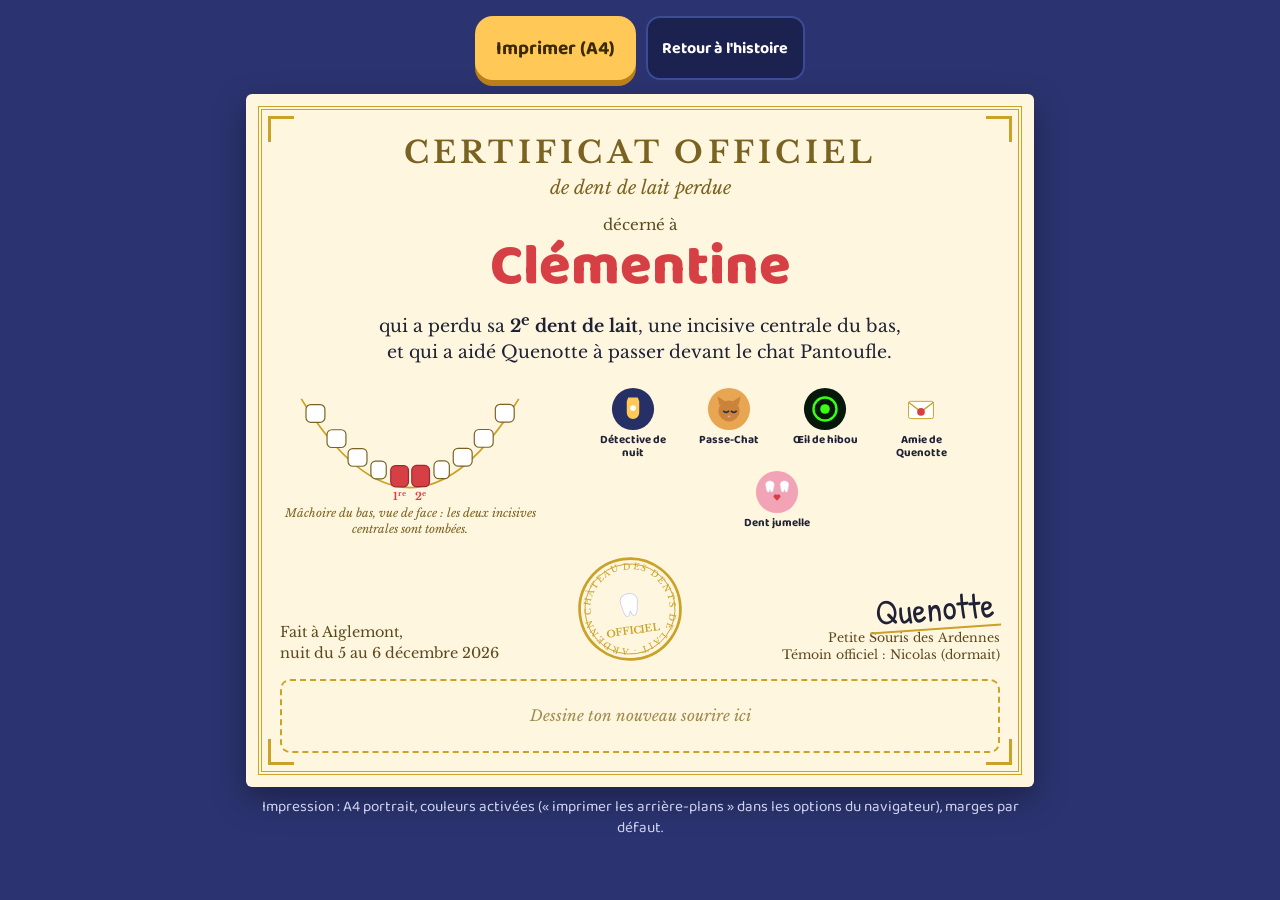
==== certificat.html @ ec17281b "La nuit de la Petite Souris" ====
<!doctype html>
<html lang="fr">
<head>
<meta charset="utf-8">
<meta name="viewport" content="width=device-width, initial-scale=1">
<meta name="robots" content="noindex, nofollow">
<title>Certificat officiel — La nuit de la Petite Souris</title>
<link rel="stylesheet" href="css/style.css">
<link rel="stylesheet" href="css/diplome.css">
<style>
  body{background:#2b3470}
  .page{max-width:820px;margin:0 auto;padding:16px}
  .outils{display:flex;flex-wrap:wrap;gap:10px;justify-content:center;margin:0 0 14px}
  .note{color:var(--muet);font-size:.95rem;text-align:center;margin:10px 0 0}
  @media print{.outils,.note{display:none!important}.page{max-width:none;padding:0}}
</style>
</head>
<body>
<div class="page">
  <div class="outils">
    <button class="btn btn-or" id="btn-print">Imprimer (A4)</button>
    <a class="btn btn-petit" href="index.html#5">Retour à l'histoire</a>
  </div>
  <div id="diplome"></div>
  <p class="note">Impression : A4 portrait, couleurs activées (« imprimer les arrière-plans » dans les options du navigateur), marges par défaut.</p>
</div>
<script src="config.js"></script>
<script src="js/data.js"></script>
<script src="js/art.js"></script>
<script src="js/certificat.js"></script>
<script>
(function(){
  document.body.insertAdjacentHTML('afterbegin', ART.symboles());
  const pad = n => String(n).padStart(2,'0');
  const p = new URLSearchParams(location.search);
  let etat = {};
  try { etat = JSON.parse(localStorage.getItem('souris.v1') || '{}'); } catch(e) {}
  // Priorité : paramètres d'adresse (envoyés par la tablette) > mémoire locale > tout gagné
  const tous = DATA.badges.filter(b => !b.secret).map(b => b.id);
  const badges = p.has('badges') ? p.get('badges').split(',').filter(Boolean) : (etat.badges && etat.badges.length ? etat.badges : tous);
  const secret = p.has('secret') ? p.get('secret') === '1' : !!etat.secret;
  if (secret && badges.indexOf('scene13') < 0) badges.push('scene13');
  let nuit = p.get('nuit') || CONFIG.nuit || etat.nuit;
  if (!nuit || !/^\d{4}-\d{2}-\d{2}$/.test(nuit)) { const d = new Date(); if (d.getHours() < 12) d.setDate(d.getDate() - 1); nuit = d.getFullYear() + '-' + pad(d.getMonth()+1) + '-' + pad(d.getDate()); }
  const d1 = new Date(nuit + 'T12:00:00'), d2 = new Date(d1); d2.setDate(d2.getDate() + 1);
  const mois = new Intl.DateTimeFormat('fr-FR', { month: 'long' }); const m1 = mois.format(d1), m2 = mois.format(d2);
  const nuitTexte = m1 === m2 ? `nuit du ${d1.getDate()} au ${d2.getDate()} ${m2} ${d2.getFullYear()}` : `nuit du ${d1.getDate()} ${m1} au ${d2.getDate()} ${m2} ${d2.getFullYear()}`;
  document.getElementById('diplome').innerHTML = CERTIFICAT.html({ badges: badges.concat(badges.indexOf('jumelle') < 0 ? ['jumelle'] : []), secret, nuitTexte });
  document.getElementById('btn-print').onclick = () => window.print();
})();
</script>
</body>
</html>
---- css/style.css ----
/* La nuit de la Petite Souris — styles (tablette et téléphone d'abord) */
@font-face{font-family:'Baloo 2';src:url('../fonts/baloo2.woff2') format('woff2');font-weight:400 800;font-display:swap}
@font-face{font-family:'Patrick Hand';src:url('../fonts/patrickhand.woff2') format('woff2');font-display:swap}
@font-face{font-family:'Share Tech Mono';src:url('../fonts/sharetechmono.woff2') format('woff2');font-display:swap}
@font-face{font-family:'Libre Baskerville';src:url('../fonts/librebaskerville.woff2') format('woff2');font-display:swap}
@font-face{font-family:'Libre Baskerville';src:url('../fonts/librebaskerville-italic.woff2') format('woff2');font-style:italic;font-display:swap}

:root{
  --nuit:#141A3A; --nuit2:#273066; --nuit3:#1b2250; --encre:#1F2235; --papier:#FFF6E0; --papier2:#f7ecd0;
  --lanterne:#FFC857; --lanterne2:#b9801a; --rouge:#D64045; --rouge2:#9a2a32; --rose:#F2A3B5; --souris:#A79E95;
  --foret:#2F5D50; --meuse:#3E7C8F; --cam:#39FF14; --cam2:#2fbf2f; --cambg:#06180B; --or:#C9A227; --clair:#F3EFE6; --muet:#cfd3ee;
  --display:'Baloo 2','Trebuchet MS',sans-serif; --hand:'Patrick Hand','Segoe Print','Comic Sans MS',cursive; --mono:'Share Tech Mono',Consolas,monospace; --serif:'Libre Baskerville',Georgia,serif;
  --fil-h:64px;
}
*{box-sizing:border-box}
html{-webkit-text-size-adjust:100%}
body{margin:0;background:var(--nuit);color:var(--clair);font-family:var(--display);font-size:18px;line-height:1.4;overflow-x:hidden;min-height:100%}
button,a.btn{font-family:inherit}
h1,h2,h3{line-height:1.15;margin:0;text-wrap:balance}
p{margin:.4rem 0}
.ico{width:1.25em;height:1.25em;flex:none}
[hidden]{display:none!important}
:focus-visible{outline:3px solid var(--lanterne);outline-offset:2px}

/* ---------- Fil rouge (en-tête) ---------- */
.fil{position:sticky;top:0;z-index:20;background:rgba(20,26,58,.92);backdrop-filter:blur(6px);border-bottom:1px solid #2e3768;padding-top:env(safe-area-inset-top,0px)}
.fil-in{display:flex;align-items:center;gap:10px;max-width:960px;margin:0 auto;height:var(--fil-h);padding-left:max(12px,env(safe-area-inset-left,0px));padding-right:max(12px,env(safe-area-inset-right,0px))}
.ruban{position:relative;flex:1;height:44px;min-width:0}
.fil-ligne{position:absolute;left:4%;right:4%;top:50%;height:4px;margin-top:-2px;background:var(--rouge);border-radius:2px}
.perle{position:absolute;top:50%;width:30px;height:30px;margin:-15px 0 0 -15px;border-radius:50%;border:3px solid var(--rouge);background:var(--nuit);color:var(--muet);font:700 .85rem var(--display);padding:0;cursor:pointer}
.perle[data-n="1"]{left:16%}.perle[data-n="2"]{left:33%}.perle[data-n="3"]{left:50%}.perle[data-n="4"]{left:67%}.perle[data-n="5"]{left:84%}
.perle.faite{background:var(--rouge);color:#fff}
.perle.active{background:var(--lanterne);border-color:var(--lanterne);color:#3b2a00;transform:scale(1.15)}
.perle:not(.ouverte){opacity:.55}
.fil-souris{position:absolute;top:50%;left:6%;width:38px;height:30px;margin:-34px 0 0 -19px;transition:left .8s cubic-bezier(.4,0,.2,1);pointer-events:none;filter:drop-shadow(0 2px 2px rgba(0,0,0,.5))}
.fil-souris svg{width:100%;height:100%}
.heure{font-family:var(--mono);font-size:1.05rem;color:var(--lanterne);min-width:3.4em;text-align:center;font-variant-numeric:tabular-nums}
.btn-ico{width:48px;height:48px;border-radius:50%;border:2px solid #3d4a95;background:#1b2250;color:#fff;display:grid;place-items:center;cursor:pointer;padding:0}
.btn-ico .ico{width:26px;height:26px}

/* ---------- Mise en page générale ---------- */
.scene{max-width:960px;margin:0 auto;padding:12px max(16px,env(safe-area-inset-left,0px)) 48px max(16px,env(safe-area-inset-right,0px))}
.barre{display:flex;flex-wrap:wrap;align-items:center;justify-content:space-between;gap:8px 12px;margin:4px 0 10px}
.barre h2{font-size:clamp(1.35rem,4.6vw,1.9rem);font-weight:800}
.actions{display:flex;gap:8px;flex-wrap:wrap}
.consigne{color:var(--muet);font-size:1.05rem;margin:0 0 10px}
.fin{display:flex;flex-direction:column;align-items:center;gap:12px;margin:16px 0 8px}

/* Boutons : gros, pour le pouce */
.btn{min-height:64px;font:700 1.2rem var(--display);border-radius:18px;padding:0 1.3rem;border:0;cursor:pointer;display:inline-flex;align-items:center;justify-content:center;gap:.5rem;text-decoration:none;color:inherit;-webkit-tap-highlight-color:transparent;transition:transform .12s,box-shadow .12s}
.btn:active{transform:translateY(3px)}
.btn-grand{width:100%;max-width:520px;min-height:78px;font-size:1.5rem}
.btn-or{background:var(--lanterne);color:#3b2a00;box-shadow:0 6px 0 var(--lanterne2)}
.btn-or:active{box-shadow:0 3px 0 var(--lanterne2)}
.btn-rouge{background:var(--rouge);color:#fff;box-shadow:0 6px 0 var(--rouge2)}
.btn-rouge:active{box-shadow:0 3px 0 var(--rouge2)}
.btn-petit{min-height:48px;font-size:1rem;background:#1b2250;color:#fff;border:2px solid #3d4a95;border-radius:14px;padding:0 .9rem}
.btn-petit.on,.btn-petit.parle{background:#3d4a95}
.btn small{font-size:.75em;font-weight:500;opacity:.8}

/* ---------- Chapitre 0 ---------- */
.ch0{position:relative;min-height:calc(100vh - var(--fil-h) - 24px);display:flex;flex-direction:column;justify-content:flex-end;margin:-12px calc(-1 * max(16px,env(safe-area-inset-left,0px))) -48px calc(-1 * max(16px,env(safe-area-inset-right,0px)));padding:0 max(16px,env(safe-area-inset-left,0px)) 24px}
.ch0 .ciel{position:absolute;inset:0;overflow:hidden;z-index:0}
.ciel-svg{width:100%;height:100%;display:block}
.ch0-texte{position:relative;z-index:1;display:flex;flex-direction:column;align-items:center;gap:14px;text-align:center;padding-bottom:12px;background:linear-gradient(transparent,rgba(20,26,58,.85) 30%)}
.titre{font-size:clamp(1.8rem,6.5vw,3rem);font-weight:800;text-shadow:0 3px 12px rgba(0,0,0,.5);max-width:14ch}
.sous{color:var(--muet);font-size:1.05rem;margin:0}
.recommencer{position:absolute;right:12px;bottom:6px;z-index:2;font-size:.75rem;color:#6e7399;text-decoration:none;opacity:.7}
.ciel-svg .chemin0,.ciel-svg .qui{opacity:0;transition:opacity 1s}
.ch0.allume .ciel-svg .chemin0,.ch0.allume .ciel-svg .qui{opacity:1}
.ciel-svg .fenetre{animation:lueur 3s ease-in-out infinite alternate}
.ciel-svg .fumee circle{animation:fumee 4s ease-in-out infinite}
.ciel-svg .fumee circle:nth-child(2){animation-delay:1.3s}.ciel-svg .fumee circle:nth-child(3){animation-delay:2.6s}
@keyframes lueur{from{opacity:.75}to{opacity:1}}
@keyframes fumee{0%{opacity:0;transform:translateY(0)}30%{opacity:.5}100%{opacity:0;transform:translateY(-18px)}}
.ch0.allume #btn-start{box-shadow:0 0 0 6px rgba(255,200,87,.35),0 6px 0 var(--lanterne2)}

/* ---------- Chapitre 1 : carte et journal ---------- */
.carte-wrap{border-radius:16px;overflow:hidden;border:2px solid #2e3768;background:var(--nuit)}
.carte{width:100%;height:auto;display:block}
.carte .lbl{font-family:var(--display);font-size:22px;font-weight:700;fill:#cfd3ee;text-anchor:middle}
.carte .lbl.petit{font-size:17px}
.carte #bateau{opacity:0;transition:opacity .3s}
.carte #bateau.on{opacity:1}
.carte #marqueur.flotte use{transform:translateY(-6px)}
.carte #marqueur.tremble{animation:tremble .5s ease-in-out 3}
@keyframes tremble{0%,100%{translate:0 0}25%{translate:-4px 0}75%{translate:4px 0}}
.carte .tap{cursor:pointer}
.carte #marionnettiste.pouss .geant{transform:translateY(-6px)}
.carte .geant{transition:transform .2s}
.journal{list-style:none;padding:0;margin:12px 0 0;display:grid;gap:6px;max-height:38vh;overflow:auto;scroll-behavior:smooth}
.journal li{display:grid;grid-template-columns:62px 1fr;gap:10px;align-items:baseline;background:var(--nuit3);border-radius:12px;padding:8px 12px;animation:pop .35s ease-out}
.journal time{font-family:var(--mono);color:var(--lanterne);font-size:1rem}
.journal li.alerte{background:#4a1f26;border:2px solid var(--rouge);font-weight:700}
@keyframes pop{from{opacity:0;transform:translateY(8px)}to{opacity:1;transform:none}}
.alerte-txt{display:flex;align-items:center;gap:8px;font-weight:800;font-size:1.25rem;color:var(--rouge);background:#2a1418;border-radius:12px;padding:8px 14px;margin:0}

/* ---------- Chapitre 2 : le jeu ---------- */
.jeu-wrap{border-radius:16px;overflow:hidden;border:2px solid #2e3768}
.jeu{width:100%;height:auto;display:block}
.jeu .z{font-family:var(--display);font-weight:800;font-size:30px;fill:#F3EFE6}
.jeu .z.petit{font-size:22px}
.jeu #zzz{opacity:1;transition:opacity .2s}
.jeu #chat:not([data-etat="dort"]) #zzz{opacity:0}
.jeu #chat[data-etat="dort"] .z{animation:zz 1.6s ease-in-out infinite}
.jeu #chat[data-etat="dort"] .z.petit{animation-delay:.5s}
@keyframes zz{0%{opacity:.3;transform:translateY(0)}50%{opacity:1;transform:translateY(-6px)}100%{opacity:.3;transform:translateY(0)}}
.jeu #chat[data-etat="reveille"] .oeil-ferme,.jeu #chat:not([data-etat="reveille"]) .oeil-ouvert{display:none}
.jeu #chat:not([data-etat="baille"]) .bouche-ouverte,.jeu #chat[data-etat="baille"] .bouche-fermee{display:none}
.jeu #queue{transform-box:fill-box;transform-origin:100% 50%}
.jeu #chat[data-etat="baille"] #queue{animation:twitch .22s ease-in-out 5}
.jeu #chat[data-etat="reveille"] #queue{animation:twitch .35s ease-in-out infinite}
@keyframes twitch{0%,100%{transform:rotate(0)}50%{transform:rotate(-14deg)}}
.jeu #bulle{opacity:0;transition:opacity .15s}
.jeu #bulle.on{opacity:1}
.jeu .bulle-txt{font-family:var(--display);font-weight:800;font-size:26px;fill:#1F2235;text-anchor:middle}
.jeu #jeu-souris{transition:transform .15s linear}
.jeu #jeu-souris.boule use{transform:scale(.85) translate(10px,16px) rotate(-10deg)}
.jeu #jeu-souris.marche .p1{animation:pas .3s ease-in-out infinite}
.jeu #jeu-souris.marche .p2{animation:pas .3s ease-in-out infinite reverse}
@keyframes pas{0%,100%{transform:translateX(0)}50%{transform:translateX(6px)}}
.jeu #jeu-souris.saute{animation:saut .6s ease-in-out 3}
@keyframes saut{0%,100%{translate:0 0}50%{translate:0 -24px}}
.jauge{position:relative;height:30px;border-radius:15px;background:var(--nuit3);border:2px solid #3d4a95;margin:12px 0;overflow:hidden}
.jauge-in{height:100%;background:linear-gradient(90deg,#FFC857,#ffdc8a);width:0;transition:width .15s linear}
.jauge span{position:absolute;inset:0;display:grid;place-items:center;font-weight:700;font-size:.95rem;color:#fff;text-shadow:0 1px 2px rgba(0,0,0,.6)}
.btn-tenir{touch-action:none;user-select:none;-webkit-user-select:none;-webkit-touch-callout:none;display:flex;margin:0 auto;flex-direction:column;gap:0;line-height:1.1;min-height:96px}
.btn-tenir.on{transform:translateY(4px);box-shadow:0 2px 0 var(--lanterne2);background:#ffd978}
.bravo{font-size:1.5rem;font-weight:800;text-align:center;margin:0}
.bravo .h{font-family:var(--mono);color:var(--lanterne);font-size:1.1rem;margin-left:.4em}

/* ---------- Chapitre 3 : la caméra ---------- */
.cam{position:relative;aspect-ratio:4/3;width:100%;max-width:720px;margin:0 auto;background:var(--cambg);border-radius:12px;overflow:hidden;border:3px solid #1d4d26;font-family:var(--mono);color:var(--cam)}
.cam .camsvg{position:absolute;inset:0;width:100%;height:100%}
.cam-hud{position:absolute;top:0;left:0;right:0;display:flex;justify-content:space-between;gap:6px;padding:6px 10px;font-size:clamp(.72rem,2.6vw,1rem);z-index:3;text-shadow:0 0 6px rgba(57,255,20,.6)}
.rec{color:#ff5a5a;animation:blink 1s steps(1) infinite;text-shadow:0 0 6px rgba(255,90,90,.7)}
@keyframes blink{50%{opacity:.15}}
.dets{position:absolute;inset:0;z-index:2;pointer-events:none}
.det{position:absolute;border:2px solid var(--cam);border-radius:3px;box-shadow:0 0 8px rgba(57,255,20,.35);transition:left .9s ease-in-out,top .9s ease-in-out;animation:apparait .3s steps(3)}
.det span{position:absolute;left:-2px;bottom:100%;background:var(--cam);color:#03230a;font-size:clamp(.58rem,2.2vw,.86rem);padding:1px 5px;white-space:nowrap;font-weight:700;letter-spacing:.02em}
.det.bas span{bottom:auto;top:100%}
.det.droite span{left:100%;bottom:auto;top:-2px;margin-left:4px}
@keyframes apparait{from{opacity:0}to{opacity:1}}
.cam-souris,.cam-bateau{transition:transform 2.4s ease-in-out}
.cam.instant .cam-souris,.cam.instant .cam-bateau,.cam.instant .det{transition:none!important;animation:none!important}
.cam #dent1{transition:transform 1.2s ease-in,opacity 1.2s}
.cam #dent1.prise{transform:translate(-50px,-40px) scale(.2);opacity:0}
.cam #cs2.coucou use{animation:coucou .5s ease-in-out 3}
@keyframes coucou{0%,100%{transform:rotate(0)}50%{transform:rotate(-8deg)}}
.cam-grain{position:absolute;inset:0;pointer-events:none;z-index:4;background:repeating-linear-gradient(0deg,rgba(0,0,0,.22) 0 2px,transparent 2px 4px);mix-blend-mode:multiply}
.cam-grain::after{content:"";position:absolute;inset:-60%;background-image:radial-gradient(rgba(57,255,20,.09) 1px,transparent 1.5px);background-size:7px 7px;animation:grain .35s steps(3) infinite;opacity:.9}
@keyframes grain{0%{transform:translate(0,0)}33%{transform:translate(-9px,6px)}66%{transform:translate(7px,-8px)}100%{transform:translate(-3px,3px)}}
.cam::before{content:"";position:absolute;inset:0;z-index:5;pointer-events:none;background:radial-gradient(ellipse at center,transparent 55%,rgba(0,0,0,.55) 100%)}
.preuve{position:absolute;inset:0;z-index:6;display:none;flex-direction:column;align-items:center;justify-content:center;gap:6px;background:rgba(6,24,11,.35)}
.cam.fin .preuve{display:flex}
.preuve span{border:6px solid var(--rouge);color:var(--rouge);font:800 clamp(2rem,9vw,3.2rem) var(--display);padding:2px 20px;transform:rotate(-12deg);background:rgba(6,24,11,.75);letter-spacing:.05em}
.preuve small{font-size:clamp(.7rem,2.4vw,.95rem);background:rgba(6,24,11,.8);padding:2px 8px}

/* ---------- Chapitre 4 : la lettre ---------- */
.env-stage{display:flex;flex-direction:column;align-items:center}
.env{width:min(100%,560px);height:auto;display:block;overflow:visible}
.env-nom{font-family:var(--hand);font-size:26px;fill:#5c4a1e;text-anchor:middle}
.env #rabat{transform-box:view-box;transform-origin:200px 60px;transition:transform .7s ease-in-out}
.env.ouverte #rabat{transform:scaleY(-1)}
.env #cachet{cursor:pointer;transform-box:fill-box;transform-origin:center;animation:pulse 1.6s ease-in-out infinite;transition:transform .6s ease-in,opacity .6s}
.env.ouverte #cachet{animation:none;transform:translateY(80px) rotate(35deg);opacity:0}
@keyframes pulse{0%,100%{transform:scale(1)}50%{transform:scale(1.08)}}
.lettre-stage{display:flex;flex-direction:column;align-items:center;animation:pop .5s ease-out}
.papier{width:min(100%,640px);background:var(--papier);color:var(--encre);font-family:var(--hand);font-size:clamp(1.3rem,4.4vw,1.75rem);line-height:1.45;border-radius:8px;padding:26px 22px 22px;box-shadow:0 12px 32px rgba(0,0,0,.45);background-image:linear-gradient(90deg,transparent 0 36px,rgba(214,64,69,.25) 36px 37px,transparent 37px)}
.ligne{margin:0 0 .45em;min-height:1.45em;padding:0 0 0 20px;opacity:.001;transition:opacity .3s;border-radius:6px}
.ligne.vue{opacity:1}
.ligne.parle{background:#ffe9a8}
.ligne.sign{text-align:right;margin-top:.5em;font-size:1.05em;min-height:0}
.ligne.sign+.ligne.sign{margin-top:0;font-size:.95em;color:#5c4a1e}
.ligne.ps{font-size:.9em;color:#5c4a1e;margin-top:.5em}

/* ---------- Chapitre 5 : le diplôme ---------- */
.diplome-wrap{display:flex;justify-content:center}
.diplome-wrap .diplome{width:min(100%,680px)}
.confettis{position:fixed;inset:0;pointer-events:none;z-index:15;overflow:hidden}
.confettis i{position:absolute;top:-20px;width:10px;height:16px;border-radius:2px;animation:tombe 4s linear infinite}
@keyframes tombe{0%{transform:translateY(0) rotate(0);opacity:1}100%{transform:translateY(105vh) rotate(720deg);opacity:.2}}

/* ---------- Chapitre secret ---------- */
.voile{position:fixed;inset:0;z-index:30;background:rgba(10,12,30,.85);display:grid;place-items:center;padding:12px;opacity:0;transition:opacity .4s}
.voile.on{opacity:1}
.scene13{position:relative;width:min(100%,560px);background:var(--nuit3);border-radius:18px;overflow:hidden;border:3px solid var(--rouge)}
.rideau{position:absolute;top:0;bottom:0;width:52%;background:repeating-linear-gradient(90deg,#D64045 0 18px,#b4323b 18px 36px);z-index:2;transition:transform .9s cubic-bezier(.6,0,.3,1)}
.rideau.g{left:0}.rideau.d{right:0}
.voile.ouvert .rideau.g{transform:translateX(-100%)}.voile.ouvert .rideau.d{transform:translateX(100%)}
.s13-in{padding:14px 16px 16px;display:flex;flex-direction:column;gap:10px;align-items:center}
.s13-titre{font-weight:800;font-size:1.3rem;color:var(--lanterne)}
.tableau svg{width:100%;height:auto;border-radius:12px;display:block}
.tab-txt{font-size:1.2rem;text-align:center;margin:0;min-height:2.6em}
.tab-actions{display:flex;flex-direction:column;align-items:center;gap:8px;width:100%}

/* ---------- Toast ---------- */
#toast{position:fixed;left:0;right:0;bottom:calc(16px + env(safe-area-inset-bottom,0px));display:flex;justify-content:center;pointer-events:none;z-index:40;opacity:0;transform:translateY(16px);transition:opacity .3s,transform .3s}
#toast.on{opacity:1;transform:none}
.toast-in{display:flex;align-items:center;gap:10px;background:var(--papier);color:var(--encre);font-weight:700;border-radius:999px;padding:8px 18px 8px 10px;box-shadow:0 8px 24px rgba(0,0,0,.45);max-width:92vw}

/* ---------- Tablette et plus large ---------- */
@media (min-width:700px){
  body{font-size:19px}
  .journal{max-height:260px}
  .ch0-texte{padding-bottom:30px}
  .btn-tenir{max-width:420px}
}

/* ---------- Mouvement réduit ---------- */
@media (prefers-reduced-motion:reduce){
  *,*::before,*::after{animation:none!important;transition:none!important;scroll-behavior:auto!important}
  .cam-grain::after{display:none}
  .rec{opacity:1}
}
@media print{.fil,#toast,.btn,.recommencer{display:none!important}}
---- css/diplome.css ----
/* Le diplôme : à l'écran (chapitre 5) et à l'impression (certificat.html, A4) */
.diplome{background:#FFF6E0;color:#1F2235;font-family:'Libre Baskerville',Georgia,serif;padding:12px;border-radius:6px;box-shadow:0 12px 32px rgba(0,0,0,.35)}
.dip-bord{position:relative;border:4px double #C9A227;padding:22px 18px 18px;text-align:center}
.dip-coin{position:absolute;width:26px;height:26px;border:3px solid #C9A227}
.dip-coin.c1{left:6px;top:6px;border-right:0;border-bottom:0}.dip-coin.c2{right:6px;top:6px;border-left:0;border-bottom:0}
.dip-coin.c3{left:6px;bottom:6px;border-right:0;border-top:0}.dip-coin.c4{right:6px;bottom:6px;border-left:0;border-top:0}
.dip-entete{font-size:clamp(1.2rem,4.4vw,1.9rem);letter-spacing:.14em;text-transform:uppercase;color:#7a6220;font-weight:700}
.dip-sous{font-style:italic;color:#7a6220;font-size:clamp(.95rem,3vw,1.15rem)}
.dip-decerne{margin-top:14px;font-size:.95rem;color:#5c4a1e}
.dip-nom{font-family:'Baloo 2','Trebuchet MS',sans-serif;font-weight:800;font-size:clamp(2.2rem,9vw,3.6rem);color:#D64045;line-height:1.1}
.dip-texte{font-size:clamp(.95rem,3vw,1.1rem);line-height:1.5;margin:10px auto 0;max-width:34em}
.dip-milieu{display:flex;flex-wrap:wrap;gap:14px;justify-content:center;align-items:center;margin-top:14px}
.dip-machoire{flex:0 1 260px;max-width:100%}
.machoire{width:100%;height:auto;display:block}
.machoire-legende{font-size:.72rem;color:#7a6220;font-style:italic;text-align:center;margin-top:2px}
.dip-badges{flex:1 1 260px;display:flex;flex-wrap:wrap;justify-content:center;gap:10px}
.badge-dip{display:flex;flex-direction:column;align-items:center;gap:2px;width:86px;font-family:'Baloo 2',sans-serif;font-weight:700;font-size:.72rem;line-height:1.1;color:#1F2235}
.badge-dip.off{opacity:.3;filter:grayscale(1)}
.badge-ico{display:block}
.dip-pied{display:flex;flex-wrap:wrap;justify-content:space-between;align-items:flex-end;gap:12px;margin-top:18px;text-align:left}
.dip-date{font-size:.9rem;line-height:1.4;color:#5c4a1e;flex:1 1 150px}
.dip-tampon{flex:0 0 auto}
.tampon{width:108px;height:108px;display:block;transform:rotate(-8deg)}
.dip-sign{flex:1 1 170px;text-align:right;display:flex;flex-direction:column;align-items:flex-end}
.dip-sign .sign{font-family:'Patrick Hand',cursive;font-size:2.2rem;color:#1F2235;line-height:1;transform:rotate(-4deg);display:inline-block;border-bottom:2px solid #C9A227;padding:0 6px 2px}
.dip-sign small{font-size:.78rem;color:#5c4a1e;line-height:1.3}
.dip-sourire{margin-top:16px;border:2px dashed #C9A227;border-radius:10px;height:74px;display:grid;place-items:center;color:#a08a4a;font-style:italic;font-size:.95rem}

@media print{
  @page{size:A4 portrait;margin:12mm}
  html,body{background:#fff!important;color:#000}
  .diplome{box-shadow:none;border-radius:0;padding:0;width:100%;min-height:calc(297mm - 26mm)}
  .dip-bord{min-height:calc(297mm - 26mm);display:flex;flex-direction:column;justify-content:space-between;padding:18mm 14mm 14mm}
  .dip-nom{font-size:3.4rem}
  .dip-entete{font-size:1.9rem}
  .dip-texte{font-size:1.1rem}
  .badge-dip{width:92px;font-size:.78rem}
  .dip-sourire{height:120px;margin-top:10mm}
  .tampon{width:120px;height:120px}
  *{-webkit-print-color-adjust:exact;print-color-adjust:exact}
}
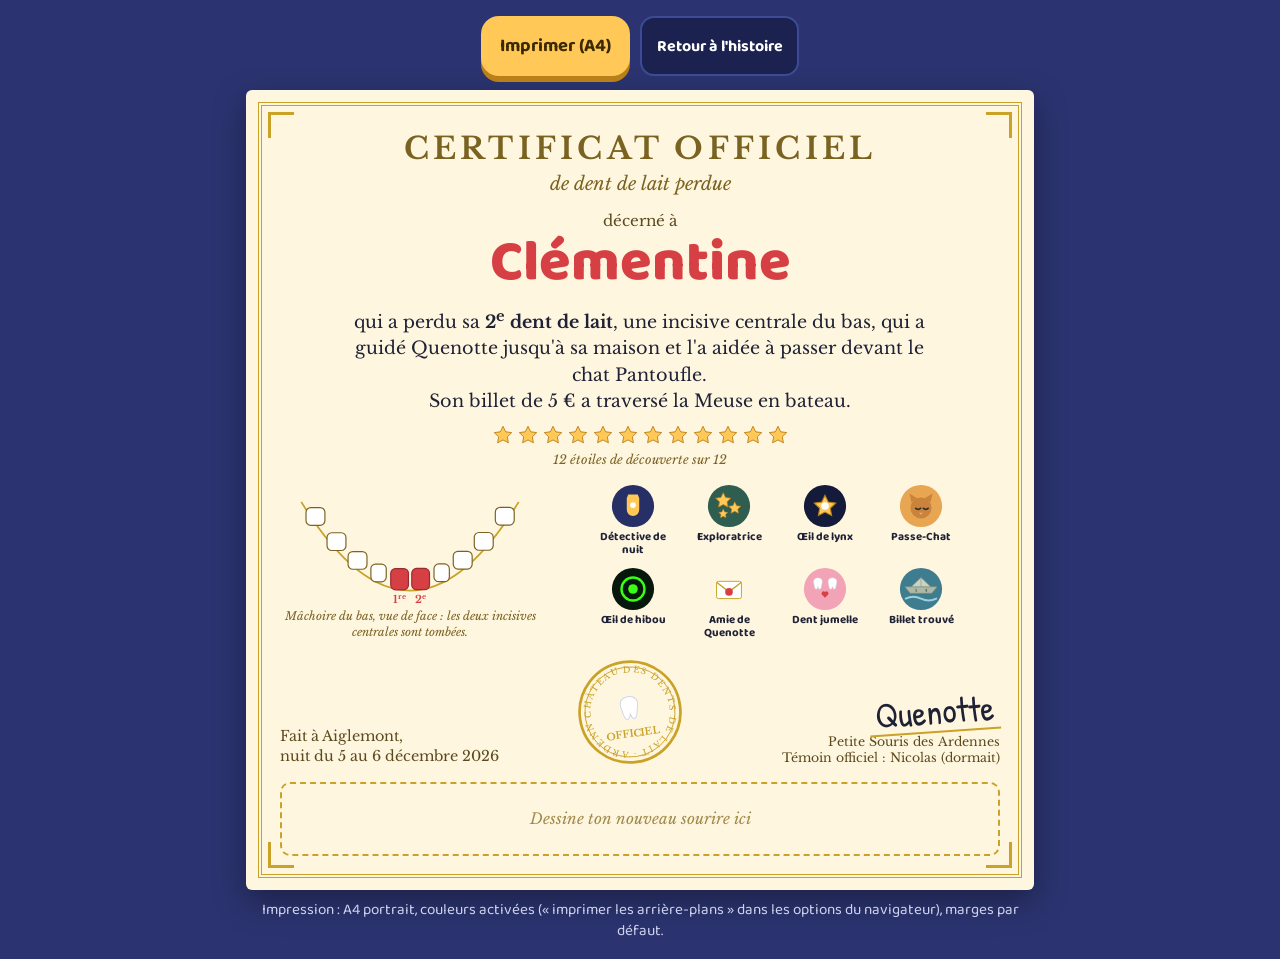
==== commit 2ceebfcc: "Refonte : narration de Quenotte, six scènes interactives, musique générée - Chapitre 1 en six scènes" ====
--- a/certificat.html
+++ b/certificat.html
@@ -34,10 +34,12 @@
   const pad = n => String(n).padStart(2,'0');
   const p = new URLSearchParams(location.search);
   let etat = {};
-  try { etat = JSON.parse(localStorage.getItem('souris.v1') || '{}'); } catch(e) {}
+  try { etat = JSON.parse(localStorage.getItem('souris.v2') || '{}'); } catch(e) {}
   // Priorité : paramètres d'adresse (envoyés par la tablette) > mémoire locale > tout gagné
   const tous = DATA.badges.filter(b => !b.secret).map(b => b.id);
   const badges = p.has('badges') ? p.get('badges').split(',').filter(Boolean) : (etat.badges && etat.badges.length ? etat.badges : tous);
+  const total = DATA.scenes.reduce((n, s) => n + s.bonus.length, 0);
+  const etoiles = p.has('etoiles') ? parseInt(p.get('etoiles'), 10) || 0 : Object.keys(etat.etoiles || {}).reduce((n, k) => n + (etat.etoiles[k] || []).length, 0) || total;
   const secret = p.has('secret') ? p.get('secret') === '1' : !!etat.secret;
   if (secret && badges.indexOf('scene13') < 0) badges.push('scene13');
   let nuit = p.get('nuit') || CONFIG.nuit || etat.nuit;
@@ -45,7 +47,7 @@
   const d1 = new Date(nuit + 'T12:00:00'), d2 = new Date(d1); d2.setDate(d2.getDate() + 1);
   const mois = new Intl.DateTimeFormat('fr-FR', { month: 'long' }); const m1 = mois.format(d1), m2 = mois.format(d2);
   const nuitTexte = m1 === m2 ? `nuit du ${d1.getDate()} au ${d2.getDate()} ${m2} ${d2.getFullYear()}` : `nuit du ${d1.getDate()} ${m1} au ${d2.getDate()} ${m2} ${d2.getFullYear()}`;
-  document.getElementById('diplome').innerHTML = CERTIFICAT.html({ badges: badges.concat(badges.indexOf('jumelle') < 0 ? ['jumelle'] : []), secret, nuitTexte });
+  document.getElementById('diplome').innerHTML = CERTIFICAT.html({ badges: badges.concat(badges.indexOf('jumelle') < 0 ? ['jumelle'] : []), secret, nuitTexte, etoiles, total });
   document.getElementById('btn-print').onclick = () => window.print();
 })();
 </script>
--- a/css/style.css
+++ b/css/style.css
@@ -10,7 +10,7 @@
   --lanterne:#FFC857; --lanterne2:#b9801a; --rouge:#D64045; --rouge2:#9a2a32; --rose:#F2A3B5; --souris:#A79E95;
   --foret:#2F5D50; --meuse:#3E7C8F; --cam:#39FF14; --cam2:#2fbf2f; --cambg:#06180B; --or:#C9A227; --clair:#F3EFE6; --muet:#cfd3ee;
   --display:'Baloo 2','Trebuchet MS',sans-serif; --hand:'Patrick Hand','Segoe Print','Comic Sans MS',cursive; --mono:'Share Tech Mono',Consolas,monospace; --serif:'Libre Baskerville',Georgia,serif;
-  --fil-h:64px;
+  --fil-h:64px; --bandeau-h:170px;
 }
 *{box-sizing:border-box}
 html{-webkit-text-size-adjust:100%}
@@ -39,30 +39,65 @@
 .btn-ico .ico{width:26px;height:26px}
 
 /* ---------- Mise en page générale ---------- */
-.scene{max-width:960px;margin:0 auto;padding:12px max(16px,env(safe-area-inset-left,0px)) 48px max(16px,env(safe-area-inset-right,0px))}
-.barre{display:flex;flex-wrap:wrap;align-items:center;justify-content:space-between;gap:8px 12px;margin:4px 0 10px}
-.barre h2{font-size:clamp(1.35rem,4.6vw,1.9rem);font-weight:800}
+.scene{max-width:960px;margin:0 auto;padding:10px max(14px,env(safe-area-inset-left,0px)) calc(var(--bandeau-h) + 24px) max(14px,env(safe-area-inset-right,0px))}
+.barre{display:flex;flex-wrap:wrap;align-items:center;justify-content:space-between;gap:8px 12px;margin:2px 0 8px}
 .actions{display:flex;gap:8px;flex-wrap:wrap}
+.decor-titre{display:flex;align-items:center;gap:10px;font-size:clamp(1.2rem,4.2vw,1.6rem);font-weight:800;margin:4px 0 8px;color:var(--clair)}
+.decor-heure{font-family:var(--mono);font-weight:400;font-size:.8em;color:var(--lanterne);background:var(--nuit3);border:1px solid #3d4a95;border-radius:999px;padding:2px 10px;white-space:nowrap}
 .consigne{color:var(--muet);font-size:1.05rem;margin:0 0 10px}
 .fin{display:flex;flex-direction:column;align-items:center;gap:12px;margin:16px 0 8px}
 
 /* Boutons : gros, pour le pouce */
-.btn{min-height:64px;font:700 1.2rem var(--display);border-radius:18px;padding:0 1.3rem;border:0;cursor:pointer;display:inline-flex;align-items:center;justify-content:center;gap:.5rem;text-decoration:none;color:inherit;-webkit-tap-highlight-color:transparent;transition:transform .12s,box-shadow .12s}
+.btn{min-height:60px;font:700 1.15rem var(--display);border-radius:18px;padding:0 1.2rem;border:0;cursor:pointer;display:inline-flex;align-items:center;justify-content:center;gap:.5rem;text-decoration:none;color:inherit;-webkit-tap-highlight-color:transparent;transition:transform .12s,box-shadow .12s}
 .btn:active{transform:translateY(3px)}
-.btn-grand{width:100%;max-width:520px;min-height:78px;font-size:1.5rem}
+.btn-grand{width:100%;max-width:520px;min-height:74px;font-size:1.4rem}
 .btn-or{background:var(--lanterne);color:#3b2a00;box-shadow:0 6px 0 var(--lanterne2)}
 .btn-or:active{box-shadow:0 3px 0 var(--lanterne2)}
 .btn-rouge{background:var(--rouge);color:#fff;box-shadow:0 6px 0 var(--rouge2)}
 .btn-rouge:active{box-shadow:0 3px 0 var(--rouge2)}
-.btn-petit{min-height:48px;font-size:1rem;background:#1b2250;color:#fff;border:2px solid #3d4a95;border-radius:14px;padding:0 .9rem}
-.btn-petit.on,.btn-petit.parle{background:#3d4a95}
+.btn-petit{min-height:46px;font-size:1rem;background:#1b2250;color:#fff;border:2px solid #3d4a95;border-radius:14px;padding:0 .9rem}
+.btn-petit.on{background:#3d4a95}
 .btn small{font-size:.75em;font-weight:500;opacity:.8}
+.btn.pop{animation:pop .4s ease-out}
+@keyframes pop{from{opacity:0;transform:translateY(8px)}to{opacity:1;transform:none}}
+
+/* ---------- Bandeau de narration (Quenotte parle) ---------- */
+.bandeau{position:fixed;left:0;right:0;bottom:0;z-index:25;background:rgba(255,246,224,.94);color:var(--encre);border-top:3px solid var(--lanterne);box-shadow:0 -10px 30px rgba(0,0,0,.35);backdrop-filter:blur(8px);padding:10px max(12px,env(safe-area-inset-left,0px)) calc(10px + env(safe-area-inset-bottom,0px)) max(12px,env(safe-area-inset-right,0px));transition:transform .5s cubic-bezier(.4,0,.2,1);cursor:pointer}
+.bandeau.cache{transform:translateY(110%)}
+.bandeau-in{max-width:960px;margin:0 auto;display:grid;grid-template-columns:64px 1fr;grid-template-areas:"portrait texte" "actions actions";gap:6px 12px;align-items:start}
+.bandeau-portrait{grid-area:portrait;position:relative;width:64px;height:64px}
+.portrait{width:100%;height:100%;display:block;filter:drop-shadow(0 3px 4px rgba(0,0,0,.25))}
+.portrait.hop{animation:hop .5s ease-out}
+@keyframes hop{0%{transform:scale(1)}40%{transform:scale(1.1) rotate(-4deg)}100%{transform:scale(1)}}
+.bandeau-bulle{position:absolute;right:-8px;top:-6px;min-width:22px;height:22px;padding:0 6px;border-radius:12px;background:#fff;border:2px solid var(--lanterne);color:var(--rouge);font:800 .8rem var(--display);display:none;align-items:center;justify-content:center;box-shadow:0 2px 4px rgba(0,0,0,.2)}
+.bandeau-bulle.on{display:inline-flex;animation:pop .3s ease-out}
+.bandeau-texte{grid-area:texte;margin:0;font-size:clamp(1.22rem,4.3vw,1.6rem);font-weight:600;line-height:1.55;word-spacing:.08em;letter-spacing:.005em;min-height:2.6em;align-self:center;text-wrap:pretty}
+.bandeau.chuchote .bandeau-texte{font-style:italic;color:#3a3550}
+.bandeau-texte .mot{opacity:0;transition:opacity .35s ease-out}
+.bandeau-texte .mot.vu{opacity:1}
+.bandeau-actions{grid-area:actions;display:flex;justify-content:center;gap:8px;flex-wrap:wrap}
+.bandeau-actions:empty{display:none}
+.bandeau-actions .btn{min-height:56px;font-size:1.2rem;width:100%;max-width:420px}
+/* Expressions du portrait */
+.portrait .yeux-grands,.portrait .yeux-doux,.portrait .oeil-clin,.portrait .bouche-joie,.portrait .bouche-o,.portrait .bouche-triste,.portrait .patte-chut{display:none}
+.portrait[data-expr="joie"] .bouche-sourire{display:none}.portrait[data-expr="joie"] .bouche-joie{display:block}
+.portrait[data-expr="surprise"] .yeux-ouverts,.portrait[data-expr="surprise"] .bouche-sourire{display:none}
+.portrait[data-expr="surprise"] .yeux-grands,.portrait[data-expr="surprise"] .bouche-o{display:block}
+.portrait[data-expr="surprise"] .sourcils{transform:translateY(-5px)}
+.portrait[data-expr="chuchote"] .yeux-ouverts{display:none}
+.portrait[data-expr="chuchote"] .yeux-doux,.portrait[data-expr="chuchote"] .patte-chut{display:block}
+.portrait[data-expr="clin"] .yeux-ouverts{display:none}.portrait[data-expr="clin"] .oeil-clin{display:block}
+.portrait[data-expr="triste"] .yeux-ouverts,.portrait[data-expr="triste"] .bouche-sourire{display:none}
+.portrait[data-expr="triste"] .yeux-doux,.portrait[data-expr="triste"] .bouche-triste{display:block}
+.portrait[data-expr="triste"] .sg{transform:rotate(12deg)}.portrait[data-expr="triste"] .sd{transform:rotate(-12deg)}
+.portrait .sg,.portrait .sd{transform-box:fill-box;transform-origin:center}
+.portrait .sourcils{transition:transform .3s}
 
 /* ---------- Chapitre 0 ---------- */
-.ch0{position:relative;min-height:calc(100vh - var(--fil-h) - 24px);display:flex;flex-direction:column;justify-content:flex-end;margin:-12px calc(-1 * max(16px,env(safe-area-inset-left,0px))) -48px calc(-1 * max(16px,env(safe-area-inset-right,0px)));padding:0 max(16px,env(safe-area-inset-left,0px)) 24px}
+.ch0{position:relative;min-height:calc(100vh - var(--fil-h) - var(--bandeau-h) - 34px);display:flex;flex-direction:column;justify-content:flex-end;margin:-10px calc(-1 * max(14px,env(safe-area-inset-left,0px))) 0 calc(-1 * max(14px,env(safe-area-inset-right,0px)));padding:0 max(16px,env(safe-area-inset-left,0px)) 16px;border-radius:0 0 18px 18px;overflow:hidden}
 .ch0 .ciel{position:absolute;inset:0;overflow:hidden;z-index:0}
 .ciel-svg{width:100%;height:100%;display:block}
-.ch0-texte{position:relative;z-index:1;display:flex;flex-direction:column;align-items:center;gap:14px;text-align:center;padding-bottom:12px;background:linear-gradient(transparent,rgba(20,26,58,.85) 30%)}
+.ch0-texte{position:relative;z-index:1;display:flex;flex-direction:column;align-items:center;gap:10px;text-align:center;padding-bottom:8px;background:linear-gradient(transparent,rgba(20,26,58,.85) 30%)}
 .titre{font-size:clamp(1.8rem,6.5vw,3rem);font-weight:800;text-shadow:0 3px 12px rgba(0,0,0,.5);max-width:14ch}
 .sous{color:var(--muet);font-size:1.05rem;margin:0}
 .recommencer{position:absolute;right:12px;bottom:6px;z-index:2;font-size:.75rem;color:#6e7399;text-decoration:none;opacity:.7}
@@ -73,31 +108,168 @@
 .ciel-svg .fumee circle:nth-child(2){animation-delay:1.3s}.ciel-svg .fumee circle:nth-child(3){animation-delay:2.6s}
 @keyframes lueur{from{opacity:.75}to{opacity:1}}
 @keyframes fumee{0%{opacity:0;transform:translateY(0)}30%{opacity:.5}100%{opacity:0;transform:translateY(-18px)}}
-.ch0.allume #btn-start{box-shadow:0 0 0 6px rgba(255,200,87,.35),0 6px 0 var(--lanterne2)}
-
-/* ---------- Chapitre 1 : carte et journal ---------- */
-.carte-wrap{border-radius:16px;overflow:hidden;border:2px solid #2e3768;background:var(--nuit)}
-.carte{width:100%;height:auto;display:block}
-.carte .lbl{font-family:var(--display);font-size:22px;font-weight:700;fill:#cfd3ee;text-anchor:middle}
-.carte .lbl.petit{font-size:17px}
-.carte #bateau{opacity:0;transition:opacity .3s}
-.carte #bateau.on{opacity:1}
-.carte #marqueur.flotte use{transform:translateY(-6px)}
-.carte #marqueur.tremble{animation:tremble .5s ease-in-out 3}
-@keyframes tremble{0%,100%{translate:0 0}25%{translate:-4px 0}75%{translate:4px 0}}
-.carte .tap{cursor:pointer}
-.carte #marionnettiste.pouss .geant{transform:translateY(-6px)}
-.carte .geant{transition:transform .2s}
-.journal{list-style:none;padding:0;margin:12px 0 0;display:grid;gap:6px;max-height:38vh;overflow:auto;scroll-behavior:smooth}
-.journal li{display:grid;grid-template-columns:62px 1fr;gap:10px;align-items:baseline;background:var(--nuit3);border-radius:12px;padding:8px 12px;animation:pop .35s ease-out}
-.journal time{font-family:var(--mono);color:var(--lanterne);font-size:1rem}
-.journal li.alerte{background:#4a1f26;border:2px solid var(--rouge);font-weight:700}
-@keyframes pop{from{opacity:0;transform:translateY(8px)}to{opacity:1;transform:none}}
-.alerte-txt{display:flex;align-items:center;gap:8px;font-weight:800;font-size:1.25rem;color:var(--rouge);background:#2a1418;border-radius:12px;padding:8px 14px;margin:0}
+.etoile{animation:scintille-etoile 4s ease-in-out infinite}
+@keyframes scintille-etoile{0%,100%{opacity:.35}50%{opacity:1}}
+
+/* ---------- Chapitre 1 : frise et décors ---------- */
+.frise{display:flex;align-items:center;justify-content:center;gap:4px;margin:0 0 8px}
+.pastille{width:40px;height:40px;border-radius:50%;border:2px solid #3d4a95;background:var(--nuit3);color:var(--muet);display:grid;place-items:center;padding:0;cursor:pointer;flex:none;transition:transform .2s}
+.pastille svg{width:24px;height:24px}
+.pastille.faite{background:var(--rouge);border-color:var(--rouge);color:#fff}
+.pastille.active{background:var(--lanterne);border-color:var(--lanterne);color:#3b2a00;transform:scale(1.15)}
+.pastille:disabled{opacity:.4;cursor:default}
+.frise-trait{flex:0 1 26px;height:3px;background:#3d4a95;border-radius:2px}
+.decor-wrap{position:relative;border-radius:16px;overflow:hidden;border:2px solid #2e3768;background:var(--nuit);touch-action:manipulation;-webkit-user-select:none;user-select:none}
+.decor-wrap .decor-titre{position:absolute;left:10px;top:8px;z-index:2;margin:0;font-size:clamp(1rem,3.4vw,1.3rem);text-shadow:0 2px 6px rgba(0,0,0,.7);pointer-events:none}
+.decor{width:100%;height:auto;display:block;margin:0 auto}
+.decor-wrap.bouge .decor{animation:bouge .5s ease-out}
+@keyframes bouge{0%,100%{transform:none}30%{transform:translateX(-5px) rotate(-.3deg)}70%{transform:translateX(5px) rotate(.3deg)}}
+
+/* Éléments à toucher, halos, main qui montre */
+.tap{cursor:pointer;-webkit-tap-highlight-color:transparent}
+.tap .halo{opacity:0;transform-box:fill-box;transform-origin:center;pointer-events:all}
+.tap.bonus .halo{opacity:.55;animation:scintille 2.6s ease-in-out infinite}
+.tap.cible .halo{opacity:1;animation:pulse-halo 1.4s ease-in-out infinite}
+.tap.cible.grand .halo{animation:pulse-grand 1.4s ease-in-out infinite}
+.tap.vu .halo,.tap.deja .halo,.tap.fait .halo{opacity:0;animation:none}
+.tap.deja:not(.vu) .halo{opacity:.18;animation:none}
+@keyframes scintille{0%,100%{opacity:.35;transform:scale(.92)}50%{opacity:.75;transform:scale(1.06)}}
+@keyframes pulse-halo{0%,100%{opacity:.75;transform:scale(.95)}50%{opacity:1;transform:scale(1.15)}}
+@keyframes pulse-grand{0%,100%{opacity:.8;transform:scale(1.3)}50%{opacity:1;transform:scale(1.7)}}
+.main-aide{opacity:0;pointer-events:none;transition:opacity .4s}
+.main-aide.on{opacity:1}
+.main-aide use{filter:drop-shadow(0 3px 3px rgba(0,0,0,.5))}
+.main-aide.on use{animation:montre 1s ease-in-out infinite}
+@keyframes montre{0%,100%{transform:translate(0,0) scale(1)}50%{transform:translate(-8px,-10px) scale(.92)}}
+.lueur{opacity:.9;transition:opacity 1s}
+.quenotte.trotte use{animation:trotte .5s ease-in-out infinite}
+@keyframes trotte{0%,100%{transform:translateY(0)}50%{transform:translateY(-4px)}}
+.decor .z{font-family:var(--display);font-weight:800;font-size:30px;fill:#F3EFE6}
+.decor .z.petit{font-size:22px}
+
+/* Château */
+.decor-chateau .noir{transition:opacity 1.4s}
+.decor-chateau.allume .noir{opacity:0}
+.decor-chateau .lueur{opacity:0}
+.decor-chateau.allume .lueur{opacity:1}
+.decor-chateau .tresor circle{animation:lueur 2s ease-in-out infinite alternate}
+.decor-chateau .feuillage{transform-box:fill-box;transform-origin:50% 90%;animation:feuille 4s ease-in-out infinite}
+.decor-chateau .tap.secoue .feuillage{animation:secoue .25s ease-in-out 6}
+@keyframes feuille{0%,100%{transform:rotate(0)}50%{transform:rotate(1.5deg)}}
+@keyframes secoue{0%,100%{transform:rotate(0)}50%{transform:rotate(-4deg)}}
+.decor-chateau .hulotte{opacity:0;transform:scale(.4) translateY(30px);transform-box:fill-box;transform-origin:center;transition:transform .7s cubic-bezier(.3,1.4,.5,1),opacity .4s}
+.decor-chateau .tap.vu .hulotte{opacity:1;transform:translateY(-70px)}
+.decor-chateau .billet-sac{transition:transform .8s cubic-bezier(.3,1.3,.5,1)}
+.decor-chateau .tap.vu .billet-sac{transform:translateY(-38px)}
+
+/* Forêt */
+.decor-foret .champi .chapeau,.decor-foret .champi rect{transition:fill .5s}
+.decor-foret .champi.allume .chapeau{fill:#FFC857}
+.decor-foret .champi.allume .pois{fill:#FFF4D6}
+.decor-foret .champi.allume rect{fill:#FFF4D6}
+.decor-foret .champi-lueur{opacity:0;transition:opacity .8s}
+.decor-foret .champi.allume .champi-lueur{opacity:1}
+.decor-foret .dore{transition:opacity 1.6s}
+.decor-foret.dore .dore{opacity:.22}
+.decor-foret .buisson{transform-box:fill-box;transform-origin:50% 100%;animation:tremble-buisson 2.4s ease-in-out infinite}
+.decor-foret .tap.vu .buisson{animation:none}
+@keyframes tremble-buisson{0%,70%,100%{transform:rotate(0)}75%{transform:rotate(-3deg)}80%{transform:rotate(3deg)}85%{transform:rotate(-2deg)}90%{transform:rotate(2deg)}}
+.decor-foret .renard{opacity:0;transition:transform 1.1s cubic-bezier(.3,1,.4,1),opacity .5s}
+.decor-foret .tap.vu .renard{opacity:1;transform:translateX(-128px)}
+.decor-foret .tap[data-el="luciole"] .lum{animation:luciole 1.6s ease-in-out infinite}
+.decor-foret .tap.vole .lum{animation-duration:.5s}
+@keyframes luciole{0%,100%{opacity:.5;transform:scale(.8)}50%{opacity:1;transform:scale(1.3)}}
+.decor-foret .brume ellipse{animation:brume 9s ease-in-out infinite alternate}
+@keyframes brume{from{transform:translateX(-20px)}to{transform:translateX(20px)}}
+
+/* Meuse */
+.decor-meuse .vagues path{animation:vague 4s linear infinite}
+.decor-meuse .vagues path:nth-child(2){animation-duration:5.5s}
+.decor-meuse .vagues path:nth-child(3){animation-duration:7s}
+@keyframes vague{from{transform:translateX(0)}to{transform:translateX(80px)}}
+.decor-meuse .reflet{animation:reflet 3s ease-in-out infinite alternate}
+@keyframes reflet{from{opacity:.4;transform:scaleX(.95)}to{opacity:.7;transform:scaleX(1.05)}}
+.decor-meuse .ronds ellipse{opacity:0;transform-box:fill-box;transform-origin:center}
+.decor-meuse .tap.ondule .ronds ellipse{animation:rond 2s ease-out}
+.decor-meuse .tap.ondule .ronds ellipse:nth-child(2){animation-delay:.4s}
+.decor-meuse .tap.ondule .ronds ellipse:nth-child(3){animation-delay:.8s}
+@keyframes rond{0%{opacity:.9;transform:scale(.6)}100%{opacity:0;transform:scale(3.2)}}
+.decor-meuse .bulles-eau circle{animation:bulle 3.2s ease-in infinite}
+.decor-meuse .bulles-eau circle:nth-child(2){animation-delay:1s}.decor-meuse .bulles-eau circle:nth-child(3){animation-delay:2s}
+@keyframes bulle{0%{opacity:0;transform:translateY(10px)}30%{opacity:.9}100%{opacity:0;transform:translateY(-26px)}}
+.decor-meuse .poisson{opacity:0;transform:translate(470px,480px)}
+.decor-meuse .tap.saute .poisson{animation:saut-poisson 1.5s ease-out}
+@keyframes saut-poisson{0%{opacity:0;transform:translate(470px,480px) rotate(-35deg)}25%{opacity:1}50%{transform:translate(470px,392px) rotate(0)}80%{opacity:1}100%{opacity:0;transform:translate(470px,485px) rotate(40deg)}}
+.decor-meuse .pli{display:none}
+.decor-meuse .tap[data-etape="0"] .pli0,.decor-meuse .tap[data-etape="1"] .pli1,.decor-meuse .tap[data-etape="2"] .pli2,.decor-meuse .tap[data-etape="3"] .pli3{display:block;animation:pop .35s ease-out}
+.decor-meuse .tap.parti{opacity:0;transition:opacity .4s}
+.decor-meuse .navire{opacity:0;transition:opacity .4s}
+.decor-meuse .navire.on{opacity:1}
+.decor-meuse .rive-g{transition:opacity .4s}
+.decor-meuse .rive-g.cache{opacity:0}
+.decor-meuse .rive-d{opacity:0;transition:opacity .6s}
+.decor-meuse .rive-d.on{opacity:1}
+.decor-meuse .lumieres{opacity:.3;transition:opacity 1.6s}
+.decor-meuse.arrive .lumieres{opacity:1}
+
+/* Place Ducale */
+.decor-place .vitre{animation:clignote 1.9s steps(2) infinite}
+.decor-place .tap.vu .vitre{animation:none;opacity:1}
+@keyframes clignote{0%,100%{opacity:1}50%{opacity:.25}}
+.decor-place .pigeon{opacity:0;transform:translateY(10px) scale(.3);transform-box:fill-box;transform-origin:center;transition:transform .6s cubic-bezier(.3,1.4,.5,1),opacity .3s}
+.decor-place .tap.vu .pigeon{opacity:1;transform:none}
+.decor-place .pantin{opacity:0;transform:translateY(-60px);transform-box:fill-box;transform-origin:50% 0}
+.decor-place .tap.danse .pantin{animation:pantin 2.6s ease-in-out forwards}
+@keyframes pantin{0%{opacity:0;transform:translateY(-60px)}25%{opacity:1;transform:translateY(0) rotate(0)}45%{transform:translateY(-6px) rotate(10deg)}65%{transform:translateY(0) rotate(-10deg)}85%{transform:translateY(-6px) rotate(6deg)}100%{opacity:1;transform:translateY(0)}}
+.decor-place .tap.fait .pantin{opacity:1}
+.decor-place .geant .bras-d{transform-box:fill-box;transform-origin:0 0}
+.decor-place .tap.danse .geant .bras-d{animation:coucou-bras .5s ease-in-out 4}
+@keyframes coucou-bras{0%,100%{transform:rotate(0)}50%{transform:rotate(-70deg)}}
+.decor-place .fromage{transform-box:fill-box;transform-origin:center;transition:transform .5s}
+.decor-place .tap.croque .fromage{transform:scale(.7) translateX(10px)}
+.decor-place .miettes{opacity:0;transition:opacity .4s}
+.decor-place .tap.croque .miettes{opacity:1}
+
+/* Aiglemont */
+.decor-aiglemont .coq{transform-box:fill-box;transform-origin:center}
+.decor-aiglemont .tap.tourne .coq{animation:tourne 2.2s cubic-bezier(.25,.8,.3,1) forwards}
+@keyframes tourne{from{transform:rotate(0)}to{transform:rotate(1080deg)}}
+.decor-aiglemont .lueur-maison{opacity:0;transition:opacity 1.4s}
+.decor-aiglemont.trouve .lueur-maison{opacity:1}
+.decor-aiglemont .ampoule,.decor-aiglemont .lampe-lueur{animation:gresille 1.7s steps(4) infinite}
+.decor-aiglemont .lampe-lueur{opacity:.6}
+.decor-aiglemont .tap.vu .ampoule,.decor-aiglemont .tap.vu .lampe-lueur{animation:none}
+@keyframes gresille{0%,100%{opacity:1}25%{opacity:.3}50%{opacity:.9}75%{opacity:.5}}
+.decor-aiglemont .tap[data-el="fenetre"] .vitre{opacity:.45;transition:opacity .8s}
+.decor-aiglemont .tap[data-el="fenetre"].vu .vitre{opacity:1}
+.decor-aiglemont .nicolas{opacity:0;transition:opacity .8s}
+.decor-aiglemont .tap.vu .nicolas{opacity:1}
+
+/* Pantoufle */
+.decor-pantoufle .fourrure{fill:#20222e;transition:fill 1.2s}
+.decor-pantoufle .queue{stroke:#20222e;transition:stroke 1.2s}
+.decor-pantoufle .revele .fourrure{fill:#E8A552}
+.decor-pantoufle .revele .queue{stroke:#E8A552}
+.decor-pantoufle .rayures,.decor-pantoufle .oreilles,.decor-pantoufle .nez,.decor-pantoufle .bouche{opacity:0;transition:opacity 1.2s}
+.decor-pantoufle .revele .rayures,.decor-pantoufle .revele .oreilles,.decor-pantoufle .revele .nez,.decor-pantoufle .revele .bouche{opacity:1}
+.decor-pantoufle .yeux-brillent{animation:brille 2.2s ease-in-out infinite}
+@keyframes brille{0%,100%{opacity:1}50%{opacity:.5}}
+.decor-pantoufle .yeux-fermes{display:none}
+.decor-pantoufle .revele .yeux-brillent{display:none}
+.decor-pantoufle .revele .yeux-fermes{display:block}
+.decor-pantoufle .zzz{opacity:0;transition:opacity .8s}
+.decor-pantoufle .revele .zzz{opacity:1}
+.decor-pantoufle .revele .z{animation:zz 1.6s ease-in-out infinite}
+.decor-pantoufle .revele .z.petit{animation-delay:.5s}
+.decor-pantoufle .moustaches{transform-box:fill-box;transform-origin:center}
+.decor-pantoufle .tap.vu .moustaches{animation:fretille .2s ease-in-out 6}
+@keyframes fretille{0%,100%{transform:rotate(0)}50%{transform:rotate(3deg)}}
+.decor-pantoufle .battant{transform-box:fill-box;transform-origin:0 50%;transition:transform .9s ease-in-out}
+.decor-pantoufle .tap.vu .battant{transform:scaleX(.86) skewY(3deg)}
 
 /* ---------- Chapitre 2 : le jeu ---------- */
 .jeu-wrap{border-radius:16px;overflow:hidden;border:2px solid #2e3768}
-.jeu{width:100%;height:auto;display:block}
+.jeu{width:100%;height:auto;display:block;max-height:calc(100vh - var(--fil-h) - var(--bandeau-h) - 230px);min-height:200px}
 .jeu .z{font-family:var(--display);font-weight:800;font-size:30px;fill:#F3EFE6}
 .jeu .z.petit{font-size:22px}
 .jeu #zzz{opacity:1;transition:opacity .2s}
@@ -116,21 +288,17 @@
 .jeu .bulle-txt{font-family:var(--display);font-weight:800;font-size:26px;fill:#1F2235;text-anchor:middle}
 .jeu #jeu-souris{transition:transform .15s linear}
 .jeu #jeu-souris.boule use{transform:scale(.85) translate(10px,16px) rotate(-10deg)}
-.jeu #jeu-souris.marche .p1{animation:pas .3s ease-in-out infinite}
-.jeu #jeu-souris.marche .p2{animation:pas .3s ease-in-out infinite reverse}
-@keyframes pas{0%,100%{transform:translateX(0)}50%{transform:translateX(6px)}}
+.jeu #jeu-souris.marche use{animation:trotte .3s ease-in-out infinite}
 .jeu #jeu-souris.saute{animation:saut .6s ease-in-out 3}
 @keyframes saut{0%,100%{translate:0 0}50%{translate:0 -24px}}
 .jauge{position:relative;height:30px;border-radius:15px;background:var(--nuit3);border:2px solid #3d4a95;margin:12px 0;overflow:hidden}
 .jauge-in{height:100%;background:linear-gradient(90deg,#FFC857,#ffdc8a);width:0;transition:width .15s linear}
 .jauge span{position:absolute;inset:0;display:grid;place-items:center;font-weight:700;font-size:.95rem;color:#fff;text-shadow:0 1px 2px rgba(0,0,0,.6)}
-.btn-tenir{touch-action:none;user-select:none;-webkit-user-select:none;-webkit-touch-callout:none;display:flex;margin:0 auto;flex-direction:column;gap:0;line-height:1.1;min-height:96px}
+.btn-tenir{touch-action:none;user-select:none;-webkit-user-select:none;-webkit-touch-callout:none;display:flex;margin:0 auto;flex-direction:column;gap:0;line-height:1.1;min-height:90px}
 .btn-tenir.on{transform:translateY(4px);box-shadow:0 2px 0 var(--lanterne2);background:#ffd978}
-.bravo{font-size:1.5rem;font-weight:800;text-align:center;margin:0}
-.bravo .h{font-family:var(--mono);color:var(--lanterne);font-size:1.1rem;margin-left:.4em}
 
 /* ---------- Chapitre 3 : la caméra ---------- */
-.cam{position:relative;aspect-ratio:4/3;width:100%;max-width:720px;margin:0 auto;background:var(--cambg);border-radius:12px;overflow:hidden;border:3px solid #1d4d26;font-family:var(--mono);color:var(--cam)}
+.cam{position:relative;aspect-ratio:4/3;width:100%;max-width:640px;max-height:calc(100vh - var(--fil-h) - var(--bandeau-h) - 120px);margin:0 auto;background:var(--cambg);border-radius:12px;overflow:hidden;border:3px solid #1d4d26;font-family:var(--mono);color:var(--cam)}
 .cam .camsvg{position:absolute;inset:0;width:100%;height:100%}
 .cam-hud{position:absolute;top:0;left:0;right:0;display:flex;justify-content:space-between;gap:6px;padding:6px 10px;font-size:clamp(.72rem,2.6vw,1rem);z-index:3;text-shadow:0 0 6px rgba(57,255,20,.6)}
 .rec{color:#ff5a5a;animation:blink 1s steps(1) infinite;text-shadow:0 0 6px rgba(255,90,90,.7)}
@@ -145,6 +313,8 @@
 .cam.instant .cam-souris,.cam.instant .cam-bateau,.cam.instant .det{transition:none!important;animation:none!important}
 .cam #dent1{transition:transform 1.2s ease-in,opacity 1.2s}
 .cam #dent1.prise{transform:translate(-50px,-40px) scale(.2);opacity:0}
+.cam .cam-mot{opacity:0;transform:translate(-40px,-30px) scale(.4);transition:transform 1s ease-out,opacity .8s}
+.cam .cam-mot.pose{opacity:1;transform:none}
 .cam #cs2.coucou use{animation:coucou .5s ease-in-out 3}
 @keyframes coucou{0%,100%{transform:rotate(0)}50%{transform:rotate(-8deg)}}
 .cam-grain{position:absolute;inset:0;pointer-events:none;z-index:4;background:repeating-linear-gradient(0deg,rgba(0,0,0,.22) 0 2px,transparent 2px 4px);mix-blend-mode:multiply}
@@ -158,7 +328,7 @@
 
 /* ---------- Chapitre 4 : la lettre ---------- */
 .env-stage{display:flex;flex-direction:column;align-items:center}
-.env{width:min(100%,560px);height:auto;display:block;overflow:visible}
+.env{width:min(100%,520px);height:auto;display:block;overflow:visible}
 .env-nom{font-family:var(--hand);font-size:26px;fill:#5c4a1e;text-anchor:middle}
 .env #rabat{transform-box:view-box;transform-origin:200px 60px;transition:transform .7s ease-in-out}
 .env.ouverte #rabat{transform:scaleY(-1)}
@@ -166,13 +336,13 @@
 .env.ouverte #cachet{animation:none;transform:translateY(80px) rotate(35deg);opacity:0}
 @keyframes pulse{0%,100%{transform:scale(1)}50%{transform:scale(1.08)}}
 .lettre-stage{display:flex;flex-direction:column;align-items:center;animation:pop .5s ease-out}
-.papier{width:min(100%,640px);background:var(--papier);color:var(--encre);font-family:var(--hand);font-size:clamp(1.3rem,4.4vw,1.75rem);line-height:1.45;border-radius:8px;padding:26px 22px 22px;box-shadow:0 12px 32px rgba(0,0,0,.45);background-image:linear-gradient(90deg,transparent 0 36px,rgba(214,64,69,.25) 36px 37px,transparent 37px)}
-.ligne{margin:0 0 .45em;min-height:1.45em;padding:0 0 0 20px;opacity:.001;transition:opacity .3s;border-radius:6px}
+.papier{width:min(100%,680px);background:var(--papier);color:var(--encre);font-family:var(--hand);font-size:clamp(1.7rem,6vw,2.5rem);line-height:1.5;border-radius:8px;padding:28px 22px 22px 26px;box-shadow:0 12px 32px rgba(0,0,0,.45);background-image:linear-gradient(90deg,transparent 0 36px,rgba(214,64,69,.25) 36px 37px,transparent 37px)}
+.ligne{margin:0 0 .5em;min-height:1.5em;padding:0 0 0 20px;opacity:.001;transition:opacity .3s;border-radius:6px;word-spacing:.1em}
 .ligne.vue{opacity:1}
-.ligne.parle{background:#ffe9a8}
-.ligne.sign{text-align:right;margin-top:.5em;font-size:1.05em;min-height:0}
-.ligne.sign+.ligne.sign{margin-top:0;font-size:.95em;color:#5c4a1e}
-.ligne.ps{font-size:.9em;color:#5c4a1e;margin-top:.5em}
+.ligne.sign{text-align:right;margin-top:.5em;font-size:1em;min-height:0}
+.ligne.sign+.ligne.sign{margin-top:0;font-size:.85em;color:#5c4a1e}
+.ligne.ps{font-size:.8em;color:#5c4a1e;margin-top:.5em}
+.lire-avec{display:flex;align-items:center;gap:8px;margin:14px 0 0;font-size:clamp(1.1rem,3.6vw,1.4rem);font-weight:700;color:var(--lanterne)}
 
 /* ---------- Chapitre 5 : le diplôme ---------- */
 .diplome-wrap{display:flex;justify-content:center}
@@ -195,16 +365,20 @@
 .tab-actions{display:flex;flex-direction:column;align-items:center;gap:8px;width:100%}
 
 /* ---------- Toast ---------- */
-#toast{position:fixed;left:0;right:0;bottom:calc(16px + env(safe-area-inset-bottom,0px));display:flex;justify-content:center;pointer-events:none;z-index:40;opacity:0;transform:translateY(16px);transition:opacity .3s,transform .3s}
+#toast{position:fixed;left:0;right:0;top:calc(var(--fil-h) + 12px + env(safe-area-inset-top,0px));display:flex;justify-content:center;pointer-events:none;z-index:40;opacity:0;transform:translateY(-16px);transition:opacity .3s,transform .3s}
 #toast.on{opacity:1;transform:none}
 .toast-in{display:flex;align-items:center;gap:10px;background:var(--papier);color:var(--encre);font-weight:700;border-radius:999px;padding:8px 18px 8px 10px;box-shadow:0 8px 24px rgba(0,0,0,.45);max-width:92vw}
 
 /* ---------- Tablette et plus large ---------- */
 @media (min-width:700px){
   body{font-size:19px}
-  .journal{max-height:260px}
-  .ch0-texte{padding-bottom:30px}
+  .bandeau-in{grid-template-columns:84px 1fr auto;grid-template-areas:"portrait texte actions";align-items:center}
+  .bandeau-portrait{width:84px;height:84px}
+  .bandeau-actions .btn{width:auto;min-width:200px}
+  .bandeau-texte{min-height:3em}
   .btn-tenir{max-width:420px}
+  .pastille{width:46px;height:46px}
+  .frise-trait{flex-basis:40px}
 }
 
 /* ---------- Mouvement réduit ---------- */
@@ -212,5 +386,8 @@
   *,*::before,*::after{animation:none!important;transition:none!important;scroll-behavior:auto!important}
   .cam-grain::after{display:none}
   .rec{opacity:1}
+  .tap.bonus .halo{opacity:.6}.tap.cible .halo{opacity:1}
+  .decor-foret .tap.vu .renard,.decor-chateau .tap.vu .hulotte,.decor-place .tap.vu .pigeon{opacity:1}
+  .decor-place .tap.danse .pantin,.decor-place .tap.fait .pantin{opacity:1;transform:none}
 }
-@media print{.fil,#toast,.btn,.recommencer{display:none!important}}
+@media print{.fil,#toast,.btn,.recommencer,.bandeau{display:none!important}}
--- a/css/diplome.css
+++ b/css/diplome.css
@@ -9,6 +9,10 @@
 .dip-decerne{margin-top:14px;font-size:.95rem;color:#5c4a1e}
 .dip-nom{font-family:'Baloo 2','Trebuchet MS',sans-serif;font-weight:800;font-size:clamp(2.2rem,9vw,3.6rem);color:#D64045;line-height:1.1}
 .dip-texte{font-size:clamp(.95rem,3vw,1.1rem);line-height:1.5;margin:10px auto 0;max-width:34em}
+.dip-etoiles{display:flex;flex-wrap:wrap;justify-content:center;align-items:center;gap:3px;margin-top:10px}
+.dip-etoile{width:22px;height:22px}
+.dip-etoile.off{opacity:.22;filter:grayscale(1)}
+.dip-etoiles span{width:100%;font-size:.78rem;color:#7a6220;font-style:italic;margin-top:2px}
 .dip-milieu{display:flex;flex-wrap:wrap;gap:14px;justify-content:center;align-items:center;margin-top:14px}
 .dip-machoire{flex:0 1 260px;max-width:100%}
 .machoire{width:100%;height:auto;display:block}
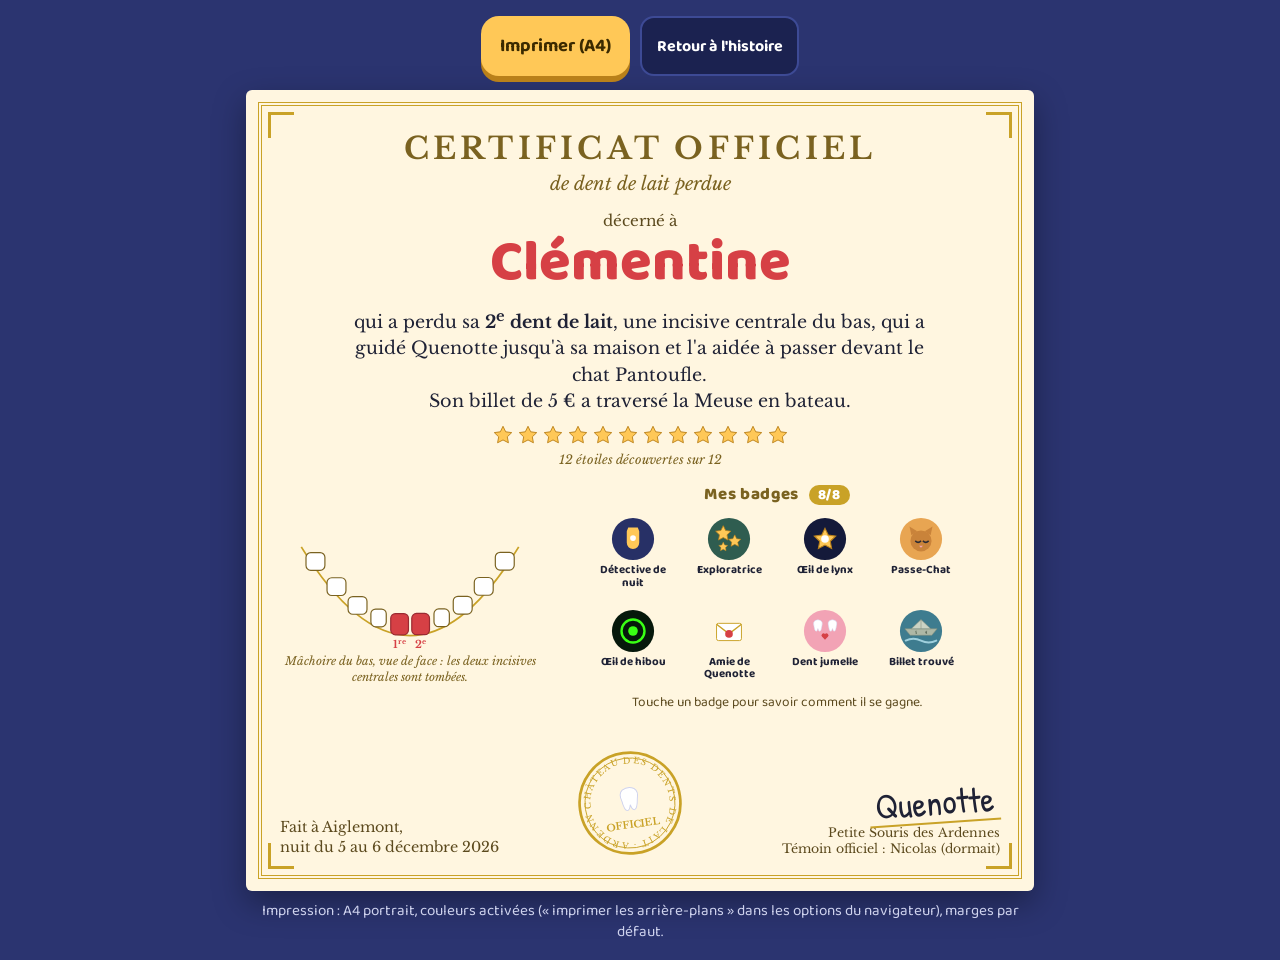
==== commit f814dcae: "Série de corrections : accueil, ruban, préférences, secrets, scènes, caméra, lettre, diplôme - Accue" ====
--- a/certificat.html
+++ b/certificat.html
@@ -2,7 +2,7 @@
 <html lang="fr">
 <head>
 <meta charset="utf-8">
-<meta name="viewport" content="width=device-width, initial-scale=1">
+<meta name="viewport" content="width=device-width, initial-scale=1, maximum-scale=1, user-scalable=no, viewport-fit=cover">
 <meta name="robots" content="noindex, nofollow">
 <title>Certificat officiel — La nuit de la Petite Souris</title>
 <link rel="stylesheet" href="css/style.css">
@@ -24,6 +24,14 @@
   <div id="diplome"></div>
   <p class="note">Impression : A4 portrait, couleurs activées (« imprimer les arrière-plans » dans les options du navigateur), marges par défaut.</p>
 </div>
+<script>
+// Pas de zoom en écartant deux doigts (iPhone et iPad ignorent user-scalable=no)
+(function(){ var no=function(e){ e.preventDefault(); };
+  ['gesturestart','gesturechange','gestureend'].forEach(function(n){ document.addEventListener(n, no, { passive:false }); });
+  document.addEventListener('touchmove', function(e){ if (e.touches && e.touches.length > 1) e.preventDefault(); }, { passive:false });
+  document.addEventListener('wheel', function(e){ if (e.ctrlKey) e.preventDefault(); }, { passive:false });
+})();
+</script>
 <script src="config.js"></script>
 <script src="js/data.js"></script>
 <script src="js/art.js"></script>
@@ -48,6 +56,7 @@
   const mois = new Intl.DateTimeFormat('fr-FR', { month: 'long' }); const m1 = mois.format(d1), m2 = mois.format(d2);
   const nuitTexte = m1 === m2 ? `nuit du ${d1.getDate()} au ${d2.getDate()} ${m2} ${d2.getFullYear()}` : `nuit du ${d1.getDate()} ${m1} au ${d2.getDate()} ${m2} ${d2.getFullYear()}`;
   document.getElementById('diplome').innerHTML = CERTIFICAT.html({ badges: badges.concat(badges.indexOf('jumelle') < 0 ? ['jumelle'] : []), secret, nuitTexte, etoiles, total });
+  CERTIFICAT.brancher(document.getElementById('diplome'));
   document.getElementById('btn-print').onclick = () => window.print();
 })();
 </script>
--- a/css/style.css
+++ b/css/style.css
@@ -14,7 +14,7 @@
 }
 *{box-sizing:border-box}
 html{-webkit-text-size-adjust:100%}
-body{margin:0;background:var(--nuit);color:var(--clair);font-family:var(--display);font-size:18px;line-height:1.4;overflow-x:hidden;min-height:100%}
+body{margin:0;overscroll-behavior:none;background:var(--nuit);color:var(--clair);font-family:var(--display);font-size:18px;line-height:1.4;overflow-x:hidden;min-height:100%}
 button,a.btn{font-family:inherit}
 h1,h2,h3{line-height:1.15;margin:0;text-wrap:balance}
 p{margin:.4rem 0}
@@ -26,23 +26,44 @@
 .fil{position:sticky;top:0;z-index:20;background:rgba(20,26,58,.92);backdrop-filter:blur(6px);border-bottom:1px solid #2e3768;padding-top:env(safe-area-inset-top,0px)}
 .fil-in{display:flex;align-items:center;gap:10px;max-width:960px;margin:0 auto;height:var(--fil-h);padding-left:max(12px,env(safe-area-inset-left,0px));padding-right:max(12px,env(safe-area-inset-right,0px))}
 .ruban{position:relative;flex:1;height:44px;min-width:0}
-.fil-ligne{position:absolute;left:4%;right:4%;top:50%;height:4px;margin-top:-2px;background:var(--rouge);border-radius:2px}
-.perle{position:absolute;top:50%;width:30px;height:30px;margin:-15px 0 0 -15px;border-radius:50%;border:3px solid var(--rouge);background:var(--nuit);color:var(--muet);font:700 .85rem var(--display);padding:0;cursor:pointer}
-.perle[data-n="1"]{left:16%}.perle[data-n="2"]{left:33%}.perle[data-n="3"]{left:50%}.perle[data-n="4"]{left:67%}.perle[data-n="5"]{left:84%}
-.perle.faite{background:var(--rouge);color:#fff}
-.perle.active{background:var(--lanterne);border-color:var(--lanterne);color:#3b2a00;transform:scale(1.15)}
+.perle{position:absolute;top:50%;width:34px;height:34px;margin:-17px 0 0 -17px;border-radius:50%;border:3px solid #3d4a95;background:var(--nuit3);color:var(--muet);font:700 .85rem var(--display);padding:0;cursor:pointer}
+.perle.maison{left:5%;background:var(--rouge);border-color:var(--rouge);display:grid;place-items:center}
+.perle.maison svg{width:18px;height:18px}
+.perle.maison.active{background:var(--lanterne);border-color:var(--lanterne)}
+.perle.maison.active svg path{fill:#3b2a00}
+.perle[data-n="1"]{left:21%}.perle[data-n="2"]{left:37.5%}.perle[data-n="3"]{left:54%}.perle[data-n="4"]{left:70.5%}.perle[data-n="5"]{left:87%}
+/* Étapes déjà parcourues en jaune, étape en cours en jaune entourée de blanc */
+.perle.faite{background:var(--lanterne);border-color:var(--lanterne);color:#3b2a00}
+.perle.active{background:var(--lanterne);border-color:#fff;color:#3b2a00;transform:scale(1.18);box-shadow:0 0 0 4px rgba(255,200,87,.3)}
+.perle.maison,.perle.maison.faite{background:var(--rouge);border-color:var(--rouge)}
+.perle.maison.active{background:var(--lanterne);border-color:#fff}
 .perle:not(.ouverte){opacity:.55}
-.fil-souris{position:absolute;top:50%;left:6%;width:38px;height:30px;margin:-34px 0 0 -19px;transition:left .8s cubic-bezier(.4,0,.2,1);pointer-events:none;filter:drop-shadow(0 2px 2px rgba(0,0,0,.5))}
+.fil-souris{position:absolute;top:50%;left:5%;width:38px;height:30px;margin:-34px 0 0 -19px;transition:left .8s cubic-bezier(.4,0,.2,1);pointer-events:none;filter:drop-shadow(0 2px 2px rgba(0,0,0,.5))}
 .fil-souris svg{width:100%;height:100%}
-.heure{font-family:var(--mono);font-size:1.05rem;color:var(--lanterne);min-width:3.4em;text-align:center;font-variant-numeric:tabular-nums}
+/* Préférences */
+.prefs{position:relative;flex:none}
+.prefs-menu{position:absolute;right:0;top:calc(100% + 8px);z-index:45;min-width:250px;background:var(--papier);color:var(--encre);border-radius:16px;box-shadow:0 12px 30px rgba(0,0,0,.45);padding:6px;display:flex;flex-direction:column;gap:2px}
+.prefs-menu button{display:flex;align-items:center;gap:10px;min-height:48px;width:100%;border:0;border-radius:12px;background:none;color:inherit;font:700 1rem var(--display);text-align:left;padding:0 12px;cursor:pointer}
+.prefs-menu button:hover,.prefs-menu button:focus-visible{background:#f3e3bd}
+.prefs-menu .ico{width:22px;height:22px}
+.prefs-menu .danger{color:var(--rouge2)}
+.prefs-menu .danger.confirme{background:var(--rouge);color:#fff}
 .btn-ico{width:48px;height:48px;border-radius:50%;border:2px solid #3d4a95;background:#1b2250;color:#fff;display:grid;place-items:center;cursor:pointer;padding:0}
 .btn-ico .ico{width:26px;height:26px}
+@media (max-width:440px){
+  .fil-in{gap:6px}
+  .btn-ico{width:40px;height:40px}
+  .btn-ico .ico{width:22px;height:22px}
+  .perle{width:30px;height:30px;margin:-15px 0 0 -15px;font-size:.85rem;border-width:2.5px}
+  .perle.maison svg{width:15px;height:15px}
+  .fil-souris{width:32px;height:25px;margin:-29px 0 0 -16px}
+}
 
 /* ---------- Mise en page générale ---------- */
 .scene{max-width:960px;margin:0 auto;padding:10px max(14px,env(safe-area-inset-left,0px)) calc(var(--bandeau-h) + 24px) max(14px,env(safe-area-inset-right,0px))}
 .barre{display:flex;flex-wrap:wrap;align-items:center;justify-content:space-between;gap:8px 12px;margin:2px 0 8px}
 .actions{display:flex;gap:8px;flex-wrap:wrap}
-.decor-titre{display:flex;align-items:center;gap:10px;font-size:clamp(1.2rem,4.2vw,1.6rem);font-weight:800;margin:4px 0 8px;color:var(--clair)}
+.decor-titre{display:flex;flex-wrap:wrap;row-gap:4px;align-items:center;gap:10px;font-size:clamp(1.2rem,4.2vw,1.6rem);font-weight:800;margin:4px 0 8px;color:var(--clair)}
 .decor-heure{font-family:var(--mono);font-weight:400;font-size:.8em;color:var(--lanterne);background:var(--nuit3);border:1px solid #3d4a95;border-radius:999px;padding:2px 10px;white-space:nowrap}
 .consigne{color:var(--muet);font-size:1.05rem;margin:0 0 10px}
 .fin{display:flex;flex-direction:column;align-items:center;gap:12px;margin:16px 0 8px}
@@ -62,22 +83,30 @@
 @keyframes pop{from{opacity:0;transform:translateY(8px)}to{opacity:1;transform:none}}
 
 /* ---------- Bandeau de narration (Quenotte parle) ---------- */
-.bandeau{position:fixed;left:0;right:0;bottom:0;z-index:25;background:rgba(255,246,224,.94);color:var(--encre);border-top:3px solid var(--lanterne);box-shadow:0 -10px 30px rgba(0,0,0,.35);backdrop-filter:blur(8px);padding:10px max(12px,env(safe-area-inset-left,0px)) calc(10px + env(safe-area-inset-bottom,0px)) max(12px,env(safe-area-inset-right,0px));transition:transform .5s cubic-bezier(.4,0,.2,1);cursor:pointer}
+.bandeau{position:fixed;left:0;right:0;bottom:0;z-index:25;max-height:42vh;background:rgba(255,246,224,.94);color:var(--encre);border-top:3px solid var(--lanterne);box-shadow:0 -10px 30px rgba(0,0,0,.35);backdrop-filter:blur(8px);padding:7px max(12px,env(safe-area-inset-left,0px)) calc(10px + env(safe-area-inset-bottom,0px)) max(12px,env(safe-area-inset-right,0px));transition:transform .5s cubic-bezier(.4,0,.2,1);cursor:pointer}
 .bandeau.cache{transform:translateY(110%)}
-.bandeau-in{max-width:960px;margin:0 auto;display:grid;grid-template-columns:64px 1fr;grid-template-areas:"portrait texte" "actions actions";gap:6px 12px;align-items:start}
-.bandeau-portrait{grid-area:portrait;position:relative;width:64px;height:64px}
+.bandeau-in{max-width:960px;margin:0 auto;display:grid;grid-template-columns:44px 1fr;grid-template-rows:108px 44px;grid-template-areas:"texte texte" "portrait actions";gap:4px 10px;align-items:center}
+.bandeau-portrait{grid-area:portrait;position:relative;width:44px;height:44px}
 .portrait{width:100%;height:100%;display:block;filter:drop-shadow(0 3px 4px rgba(0,0,0,.25))}
 .portrait.hop{animation:hop .5s ease-out}
 @keyframes hop{0%{transform:scale(1)}40%{transform:scale(1.1) rotate(-4deg)}100%{transform:scale(1)}}
 .bandeau-bulle{position:absolute;right:-8px;top:-6px;min-width:22px;height:22px;padding:0 6px;border-radius:12px;background:#fff;border:2px solid var(--lanterne);color:var(--rouge);font:800 .8rem var(--display);display:none;align-items:center;justify-content:center;box-shadow:0 2px 4px rgba(0,0,0,.2)}
 .bandeau-bulle.on{display:inline-flex;animation:pop .3s ease-out}
-.bandeau-texte{grid-area:texte;margin:0;font-size:clamp(1.22rem,4.3vw,1.6rem);font-weight:600;line-height:1.55;word-spacing:.08em;letter-spacing:.005em;min-height:2.6em;align-self:center;text-wrap:pretty}
+/* Hauteur fixe : tout l'écran reste visible, un texte trop long défile dans le cadre */
+.bandeau-texte{grid-area:texte;margin:0;font-size:1.05rem;font-weight:600;line-height:1.36;word-spacing:.06em;letter-spacing:.005em;height:108px;overflow:hidden;align-self:start;text-wrap:pretty}
+.bandeau-actions{min-height:40px}
 .bandeau.chuchote .bandeau-texte{font-style:italic;color:#3a3550}
 .bandeau-texte .mot{opacity:0;transition:opacity .35s ease-out}
 .bandeau-texte .mot.vu{opacity:1}
+.bandeau-suite{grid-area:actions;display:none;justify-self:end;align-items:center;gap:6px;min-height:40px;padding:0 16px 0 18px;border-radius:999px;background:var(--lanterne);color:#3b2a00;font-size:1.05rem;font-weight:800;box-shadow:0 4px 0 var(--lanterne2);animation:suite 1.2s ease-in-out infinite}
+.bandeau-suite b{font-size:1.3em;line-height:1}
+.bandeau.attente{border-top-color:#ffdc8a}
+.bandeau.attente .bandeau-suite{display:inline-flex}
+.bandeau.attente .bandeau-actions:not(:empty):not([hidden])~.bandeau-suite{display:none}
+@keyframes suite{0%,100%{transform:translateX(0) scale(1)}50%{transform:translateX(4px) scale(1.05)}}
 .bandeau-actions{grid-area:actions;display:flex;justify-content:center;gap:8px;flex-wrap:wrap}
 .bandeau-actions:empty{display:none}
-.bandeau-actions .btn{min-height:56px;font-size:1.2rem;width:100%;max-width:420px}
+.bandeau-actions .btn{min-height:40px;font-size:1.05rem;width:100%;max-width:420px;border-radius:14px}
 /* Expressions du portrait */
 .portrait .yeux-grands,.portrait .yeux-doux,.portrait .oeil-clin,.portrait .bouche-joie,.portrait .bouche-o,.portrait .bouche-triste,.portrait .patte-chut{display:none}
 .portrait[data-expr="joie"] .bouche-sourire{display:none}.portrait[data-expr="joie"] .bouche-joie{display:block}
@@ -94,13 +123,14 @@
 .portrait .sourcils{transition:transform .3s}
 
 /* ---------- Chapitre 0 ---------- */
-.ch0{position:relative;min-height:calc(100vh - var(--fil-h) - var(--bandeau-h) - 34px);display:flex;flex-direction:column;justify-content:flex-end;margin:-10px calc(-1 * max(14px,env(safe-area-inset-left,0px))) 0 calc(-1 * max(14px,env(safe-area-inset-right,0px)));padding:0 max(16px,env(safe-area-inset-left,0px)) 16px;border-radius:0 0 18px 18px;overflow:hidden}
+.scene.ch-0{height:calc(100vh - var(--fil-h) - 1px - env(safe-area-inset-top,0px));height:calc(100dvh - var(--fil-h) - 1px - env(safe-area-inset-top,0px));padding-bottom:calc(var(--bandeau-h) + 8px);display:flex;flex-direction:column;overflow:hidden}
+.scene.ch-0 .ch0{flex:1;min-height:0}
+.ch0{position:relative;min-height:calc(100vh - var(--fil-h) - var(--bandeau-h) - 34px);display:flex;flex-direction:column;justify-content:flex-start;margin:-10px calc(-1 * max(14px,env(safe-area-inset-left,0px))) 0 calc(-1 * max(14px,env(safe-area-inset-right,0px)));padding:0 max(16px,env(safe-area-inset-left,0px)) 16px;border-radius:0 0 18px 18px;overflow:hidden}
 .ch0 .ciel{position:absolute;inset:0;overflow:hidden;z-index:0}
 .ciel-svg{width:100%;height:100%;display:block}
-.ch0-texte{position:relative;z-index:1;display:flex;flex-direction:column;align-items:center;gap:10px;text-align:center;padding-bottom:8px;background:linear-gradient(transparent,rgba(20,26,58,.85) 30%)}
+.ch0-texte{position:relative;z-index:1;display:flex;flex-direction:column;align-items:center;gap:8px;text-align:center;padding:18px 0 36px;background:linear-gradient(rgba(20,26,58,.8) 55%,transparent)}
 .titre{font-size:clamp(1.8rem,6.5vw,3rem);font-weight:800;text-shadow:0 3px 12px rgba(0,0,0,.5);max-width:14ch}
 .sous{color:var(--muet);font-size:1.05rem;margin:0}
-.recommencer{position:absolute;right:12px;bottom:6px;z-index:2;font-size:.75rem;color:#6e7399;text-decoration:none;opacity:.7}
 .ciel-svg .chemin0,.ciel-svg .qui{opacity:0;transition:opacity 1s}
 .ch0.allume .ciel-svg .chemin0,.ch0.allume .ciel-svg .qui{opacity:1}
 .ciel-svg .fenetre{animation:lueur 3s ease-in-out infinite alternate}
@@ -127,6 +157,16 @@
 
 /* Éléments à toucher, halos, main qui montre */
 .tap{cursor:pointer;-webkit-tap-highlight-color:transparent}
+.tap:focus{outline:none}
+.decor.secret .tap.cible .halo{animation:none;opacity:.3}
+.tap.refus{animation:refus .4s ease-in-out}
+.depart{transition:transform 1.5s ease-in}
+.depart.part{transform:translateX(1150px)}
+.decor-meuse.arrive .lueur{opacity:0}
+.decor-place .tap.montre .geant .bras-d{animation:none;transform:rotate(-62deg);transition:transform .6s}
+.decor-wrap .decor-titre{flex-wrap:wrap;row-gap:4px;max-width:calc(100% - 96px)}
+@keyframes refus{0%,100%{transform:translateX(0)}30%{transform:translateX(-4px)}70%{transform:translateX(4px)}}
+.decor .noir,.decor .dore,.decor .lueur,.decor .lueur-maison,.decor .lampe-lueur,.decor .champi-lueur,.decor .brume,.decor .main-aide,.decor .navire,.decor .etoile{pointer-events:none}
 .tap .halo{opacity:0;transform-box:fill-box;transform-origin:center;pointer-events:all}
 .tap.bonus .halo{opacity:.55;animation:scintille 2.6s ease-in-out infinite}
 .tap.cible .halo{opacity:1;animation:pulse-halo 1.4s ease-in-out infinite}
@@ -136,6 +176,12 @@
 @keyframes scintille{0%,100%{opacity:.35;transform:scale(.92)}50%{opacity:.75;transform:scale(1.06)}}
 @keyframes pulse-halo{0%,100%{opacity:.75;transform:scale(.95)}50%{opacity:1;transform:scale(1.15)}}
 @keyframes pulse-grand{0%,100%{opacity:.8;transform:scale(1.3)}50%{opacity:1;transform:scale(1.7)}}
+.indice{pointer-events:none;filter:drop-shadow(0 0 4px #FFC857)}
+.indice use{transform-box:view-box;transform-origin:0 0;animation:indice 1.6s ease-in-out infinite}
+.tap.vu .indice,.tap.deja .indice{display:none}
+@keyframes indice{0%,100%{opacity:.35;transform:scale(.7) rotate(-10deg)}50%{opacity:1;transform:scale(1.15) rotate(10deg)}}
+.secrets{position:absolute;right:10px;top:8px;z-index:2;display:flex;align-items:center;gap:4px;background:rgba(20,26,58,.75);border:1px solid #3d4a95;border-radius:999px;padding:3px 10px 3px 6px;font-weight:800;font-size:.9rem;color:var(--lanterne);pointer-events:none}
+.secrets svg{width:18px;height:18px}
 .main-aide{opacity:0;pointer-events:none;transition:opacity .4s}
 .main-aide.on{opacity:1}
 .main-aide use{filter:drop-shadow(0 3px 3px rgba(0,0,0,.5))}
@@ -157,8 +203,19 @@
 .decor-chateau .tap.secoue .feuillage{animation:secoue .25s ease-in-out 6}
 @keyframes feuille{0%,100%{transform:rotate(0)}50%{transform:rotate(1.5deg)}}
 @keyframes secoue{0%,100%{transform:rotate(0)}50%{transform:rotate(-4deg)}}
-.decor-chateau .hulotte{opacity:0;transform:scale(.4) translateY(30px);transform-box:fill-box;transform-origin:center;transition:transform .7s cubic-bezier(.3,1.4,.5,1),opacity .4s}
-.decor-chateau .tap.vu .hulotte{opacity:1;transform:translateY(-70px)}
+.decor-chateau .hulotte{opacity:0;transform:translateY(40px) scale(.5);transform-box:view-box;transform-origin:0 0;transition:transform .8s cubic-bezier(.3,1.4,.5,1),opacity .4s}
+.decor-chateau .tap.vu .hulotte{opacity:1;transform:translateY(-62px)}
+.decor-chateau .hulotte .aile{transform-box:view-box;transition:transform .3s}
+.decor-chateau .aile.ag{transform-origin:-16px 6px}.decor-chateau .aile.ad{transform-origin:16px 6px}
+.decor-chateau .tap.envol .hulotte{animation:envol 2.6s ease-in forwards}
+.decor-chateau .tap.vu.encore .halo{opacity:.8;animation:pulse-halo 1.4s ease-in-out infinite}
+.decor-chateau .tap.encore .indice{display:block}
+.decor-chateau .tap.envol .indice,.decor-chateau .tap.envol .halo{display:none}
+.decor-chateau .tap.envol .aile.ag{animation:aile-g .25s ease-in-out 10}
+.decor-chateau .tap.envol .aile.ad{animation:aile-d .25s ease-in-out 10}
+@keyframes envol{0%{transform:translateY(-62px);opacity:1}30%{transform:translate(-60px,-140px) scale(.95)}100%{transform:translate(-520px,-560px) scale(.55);opacity:0}}
+@keyframes aile-g{0%,100%{transform:rotate(0)}50%{transform:rotate(55deg)}}
+@keyframes aile-d{0%,100%{transform:rotate(0)}50%{transform:rotate(-55deg)}}
 .decor-chateau .billet-sac{transition:transform .8s cubic-bezier(.3,1.3,.5,1)}
 .decor-chateau .tap.vu .billet-sac{transform:translateY(-38px)}
 
@@ -175,7 +232,7 @@
 .decor-foret .tap.vu .buisson{animation:none}
 @keyframes tremble-buisson{0%,70%,100%{transform:rotate(0)}75%{transform:rotate(-3deg)}80%{transform:rotate(3deg)}85%{transform:rotate(-2deg)}90%{transform:rotate(2deg)}}
 .decor-foret .renard{opacity:0;transition:transform 1.1s cubic-bezier(.3,1,.4,1),opacity .5s}
-.decor-foret .tap.vu .renard{opacity:1;transform:translateX(-128px)}
+.decor-foret .tap.vu .renard{opacity:1;transform:translateX(-100px)}
 .decor-foret .tap[data-el="luciole"] .lum{animation:luciole 1.6s ease-in-out infinite}
 .decor-foret .tap.vole .lum{animation-duration:.5s}
 @keyframes luciole{0%,100%{opacity:.5;transform:scale(.8)}50%{opacity:1;transform:scale(1.3)}}
@@ -188,7 +245,7 @@
 .decor-meuse .vagues path:nth-child(3){animation-duration:7s}
 @keyframes vague{from{transform:translateX(0)}to{transform:translateX(80px)}}
 .decor-meuse .reflet{animation:reflet 3s ease-in-out infinite alternate}
-@keyframes reflet{from{opacity:.4;transform:scaleX(.95)}to{opacity:.7;transform:scaleX(1.05)}}
+@keyframes reflet{from{opacity:.45;transform:scaleX(.92)}to{opacity:.75;transform:scaleX(1.06)}}
 .decor-meuse .ronds ellipse{opacity:0;transform-box:fill-box;transform-origin:center}
 .decor-meuse .tap.ondule .ronds ellipse{animation:rond 2s ease-out}
 .decor-meuse .tap.ondule .ronds ellipse:nth-child(2){animation-delay:.4s}
@@ -203,6 +260,11 @@
 .decor-meuse .pli{display:none}
 .decor-meuse .tap[data-etape="0"] .pli0,.decor-meuse .tap[data-etape="1"] .pli1,.decor-meuse .tap[data-etape="2"] .pli2,.decor-meuse .tap[data-etape="3"] .pli3{display:block;animation:pop .35s ease-out}
 .decor-meuse .tap.parti{opacity:0;transition:opacity .4s}
+/* Le billet reste dans le sac de Quenotte, puis en sort quand il faut le plier */
+.decor-meuse .tap[data-el="billet"]:not(.devant){opacity:0;pointer-events:none}
+.decor-meuse .billet-in{transform-box:view-box;transform-origin:0 0}
+.decor-meuse .tap.devant .billet-in{animation:sort-du-sac 1s cubic-bezier(.3,1.25,.5,1)}
+@keyframes sort-du-sac{0%{opacity:0;transform:translate(-158px,22px) scale(.12) rotate(-25deg)}35%{opacity:1}100%{opacity:1;transform:none}}
 .decor-meuse .navire{opacity:0;transition:opacity .4s}
 .decor-meuse .navire.on{opacity:1}
 .decor-meuse .rive-g{transition:opacity .4s}
@@ -261,15 +323,37 @@
 .decor-pantoufle .revele .zzz{opacity:1}
 .decor-pantoufle .revele .z{animation:zz 1.6s ease-in-out infinite}
 .decor-pantoufle .revele .z.petit{animation-delay:.5s}
+.decor-pantoufle .pendule{opacity:0;transform:scale(.4);transform-box:fill-box;transform-origin:center;transition:transform .6s cubic-bezier(.3,1.4,.5,1),opacity .3s}
+.decor-pantoufle .tap.vu .pendule{opacity:1;transform:none}
+.decor-pantoufle .tap[data-el="fenetre"] .vitre{transition:fill .6s}
+.decor-pantoufle .tap[data-el="fenetre"].vu .vitre{fill:#6b5a2a}
+.decor-pantoufle .fleur{transform-box:fill-box;transform-origin:50% 100%}
+.decor-pantoufle .tap.vu .fleur{animation:fleur .7s ease-out}
+.decor-pantoufle .tap.vu .fleur:nth-child(3){animation-delay:.1s}.decor-pantoufle .tap.vu .fleur:nth-child(4){animation-delay:.2s}
+@keyframes fleur{0%{transform:scale(1)}40%{transform:scale(1.35) rotate(-8deg)}70%{transform:scale(1.1) rotate(6deg)}100%{transform:scale(1)}}
 .decor-pantoufle .moustaches{transform-box:fill-box;transform-origin:center}
 .decor-pantoufle .tap.vu .moustaches{animation:fretille .2s ease-in-out 6}
 @keyframes fretille{0%,100%{transform:rotate(0)}50%{transform:rotate(3deg)}}
 .decor-pantoufle .battant{transform-box:fill-box;transform-origin:0 50%;transition:transform .9s ease-in-out}
 .decor-pantoufle .tap.vu .battant{transform:scaleX(.86) skewY(3deg)}
 
+/* ---------- Chapitre 3 : la caméra tient dans l'écran ---------- */
+.scene.ch-3{height:calc(100vh - var(--fil-h) - 1px - env(safe-area-inset-top,0px));height:calc(100dvh - var(--fil-h) - 1px - env(safe-area-inset-top,0px));padding-bottom:calc(var(--bandeau-h) + 10px);display:flex;flex-direction:column;overflow:hidden}
+.ch3{flex:1;min-height:0;display:flex;flex-direction:column}
+.ch3 .barre{flex:none;margin:2px 0 6px}
+.cam-wrap{flex:1;min-height:0;container-type:size;display:flex;align-items:center;justify-content:center}
+.cam-wrap .cam{width:min(100cqw,133.3cqh);max-width:none;max-height:none;margin:0}
+
 /* ---------- Chapitre 2 : le jeu ---------- */
+.scene.ch-2{height:calc(100vh - var(--fil-h) - 1px - env(safe-area-inset-top,0px));height:calc(100dvh - var(--fil-h) - 1px - env(safe-area-inset-top,0px));padding-bottom:calc(var(--bandeau-h) + 10px);display:flex;flex-direction:column;overflow:hidden}
+.ch2{flex:1;min-height:0;display:flex;flex-direction:column}
+.ch2 .decor-titre{flex:none;margin:2px 0 6px}
+.ch2 .jeu-wrap{flex:1 1 auto;min-height:90px;display:flex;align-items:center;justify-content:center;background:var(--nuit)}
+.ch2 .jeu{width:100%;height:100%;max-height:none;min-height:0}
+.ch2 .jauge{flex:none;margin:8px 0}
+.ch2 .btn-tenir{flex:none;min-height:76px;width:100%}
 .jeu-wrap{border-radius:16px;overflow:hidden;border:2px solid #2e3768}
-.jeu{width:100%;height:auto;display:block;max-height:calc(100vh - var(--fil-h) - var(--bandeau-h) - 230px);min-height:200px}
+.jeu{width:100%;height:auto;display:block}
 .jeu .z{font-family:var(--display);font-weight:800;font-size:30px;fill:#F3EFE6}
 .jeu .z.petit{font-size:22px}
 .jeu #zzz{opacity:1;transition:opacity .2s}
@@ -293,7 +377,11 @@
 @keyframes saut{0%,100%{translate:0 0}50%{translate:0 -24px}}
 .jauge{position:relative;height:30px;border-radius:15px;background:var(--nuit3);border:2px solid #3d4a95;margin:12px 0;overflow:hidden}
 .jauge-in{height:100%;background:linear-gradient(90deg,#FFC857,#ffdc8a);width:0;transition:width .15s linear}
-.jauge span{position:absolute;inset:0;display:grid;place-items:center;font-weight:700;font-size:.95rem;color:#fff;text-shadow:0 1px 2px rgba(0,0,0,.6)}
+.jauge span{position:absolute;inset:0;display:grid;place-items:center;font-weight:700;font-size:.95rem;color:#fff;text-shadow:0 1px 2px rgba(0,0,0,.7);padding:0 34px}
+.ch2 .jauge{height:34px;border-radius:17px;overflow:visible}
+.ch2 .jauge-in{border-radius:15px}
+.jauge-porte{position:absolute;right:4px;top:50%;width:24px;height:24px;margin-top:-12px}
+.jauge-souris{position:absolute;top:50%;left:4px;width:36px;height:28px;margin-top:-18px;transition:left .15s linear;filter:drop-shadow(0 1px 1px rgba(0,0,0,.6))}
 .btn-tenir{touch-action:none;user-select:none;-webkit-user-select:none;-webkit-touch-callout:none;display:flex;margin:0 auto;flex-direction:column;gap:0;line-height:1.1;min-height:90px}
 .btn-tenir.on{transform:translateY(4px);box-shadow:0 2px 0 var(--lanterne2);background:#ffd978}
 
@@ -323,7 +411,7 @@
 .cam::before{content:"";position:absolute;inset:0;z-index:5;pointer-events:none;background:radial-gradient(ellipse at center,transparent 55%,rgba(0,0,0,.55) 100%)}
 .preuve{position:absolute;inset:0;z-index:6;display:none;flex-direction:column;align-items:center;justify-content:center;gap:6px;background:rgba(6,24,11,.35)}
 .cam.fin .preuve{display:flex}
-.preuve span{border:6px solid var(--rouge);color:var(--rouge);font:800 clamp(2rem,9vw,3.2rem) var(--display);padding:2px 20px;transform:rotate(-12deg);background:rgba(6,24,11,.75);letter-spacing:.05em}
+.preuve-ancien{border:6px solid var(--rouge);color:var(--rouge);font:800 clamp(2rem,9vw,3.2rem) var(--display);padding:2px 20px;transform:rotate(-12deg);background:rgba(6,24,11,.75);letter-spacing:.05em}
 .preuve small{font-size:clamp(.7rem,2.4vw,.95rem);background:rgba(6,24,11,.8);padding:2px 8px}
 
 /* ---------- Chapitre 4 : la lettre ---------- */
@@ -364,6 +452,10 @@
 .tab-txt{font-size:1.2rem;text-align:center;margin:0;min-height:2.6em}
 .tab-actions{display:flex;flex-direction:column;align-items:center;gap:8px;width:100%}
 
+/* ---------- Fondu au noir entre les tableaux ---------- */
+#voile-noir{position:fixed;inset:0;z-index:35;background:#05070f;opacity:0;pointer-events:none;transition:opacity .7s ease-in-out}
+#voile-noir.on{opacity:1;pointer-events:auto}
+
 /* ---------- Toast ---------- */
 #toast{position:fixed;left:0;right:0;top:calc(var(--fil-h) + 12px + env(safe-area-inset-top,0px));display:flex;justify-content:center;pointer-events:none;z-index:40;opacity:0;transform:translateY(-16px);transition:opacity .3s,transform .3s}
 #toast.on{opacity:1;transform:none}
@@ -372,10 +464,12 @@
 /* ---------- Tablette et plus large ---------- */
 @media (min-width:700px){
   body{font-size:19px}
-  .bandeau-in{grid-template-columns:84px 1fr auto;grid-template-areas:"portrait texte actions";align-items:center}
+  .bandeau-in{grid-template-columns:84px 1fr auto;grid-template-rows:156px;grid-template-areas:"portrait texte actions";gap:6px 12px;align-items:center}
+  .bandeau-suite{align-self:end}
+  .bandeau-texte{font-size:1.3rem;line-height:1.48;height:156px;align-self:center}
+  .bandeau-actions .btn{min-height:56px;font-size:1.2rem}
   .bandeau-portrait{width:84px;height:84px}
   .bandeau-actions .btn{width:auto;min-width:200px}
-  .bandeau-texte{min-height:3em}
   .btn-tenir{max-width:420px}
   .pastille{width:46px;height:46px}
   .frise-trait{flex-basis:40px}
@@ -390,4 +484,5 @@
   .decor-foret .tap.vu .renard,.decor-chateau .tap.vu .hulotte,.decor-place .tap.vu .pigeon{opacity:1}
   .decor-place .tap.danse .pantin,.decor-place .tap.fait .pantin{opacity:1;transform:none}
 }
-@media print{.fil,#toast,.btn,.recommencer,.bandeau{display:none!important}}
+@media print{.fil,#toast,.btn,.bandeau{display:none!important}}
+html{touch-action:pan-x pan-y}
--- a/css/diplome.css
+++ b/css/diplome.css
@@ -17,7 +17,13 @@
 .dip-machoire{flex:0 1 260px;max-width:100%}
 .machoire{width:100%;height:auto;display:block}
 .machoire-legende{font-size:.72rem;color:#7a6220;font-style:italic;text-align:center;margin-top:2px}
-.dip-badges{flex:1 1 260px;display:flex;flex-wrap:wrap;justify-content:center;gap:10px}
+.dip-badges-bloc{flex:1 1 260px;display:flex;flex-direction:column;align-items:center;gap:6px}
+.dip-badges-titre{font-family:'Baloo 2',sans-serif;font-weight:800;font-size:1.05rem;color:#7a6220;letter-spacing:.04em}
+.dip-compte{display:inline-block;margin-left:6px;background:#C9A227;color:#fff;border-radius:999px;padding:0 9px;font-size:.9rem}
+.dip-badges{display:flex;flex-wrap:wrap;justify-content:center;gap:10px}
+.dip-badge-info{min-height:2.8em;margin:2px 0 0;font-family:'Baloo 2',sans-serif;font-size:.85rem;line-height:1.35;color:#5c4a1e;text-align:center;max-width:30em}
+button.badge-dip{background:none;border:0;padding:4px 2px;border-radius:10px;cursor:pointer;color:inherit;-webkit-tap-highlight-color:transparent}
+button.badge-dip.choisi,button.badge-dip:hover{background:rgba(201,162,39,.16)}
 .badge-dip{display:flex;flex-direction:column;align-items:center;gap:2px;width:86px;font-family:'Baloo 2',sans-serif;font-weight:700;font-size:.72rem;line-height:1.1;color:#1F2235}
 .badge-dip.off{opacity:.3;filter:grayscale(1)}
 .badge-ico{display:block}
@@ -39,7 +45,7 @@
   .dip-entete{font-size:1.9rem}
   .dip-texte{font-size:1.1rem}
   .badge-dip{width:92px;font-size:.78rem}
-  .dip-sourire{height:120px;margin-top:10mm}
+  .dip-badge-info{display:none}
   .tampon{width:120px;height:120px}
   *{-webkit-print-color-adjust:exact;print-color-adjust:exact}
 }
